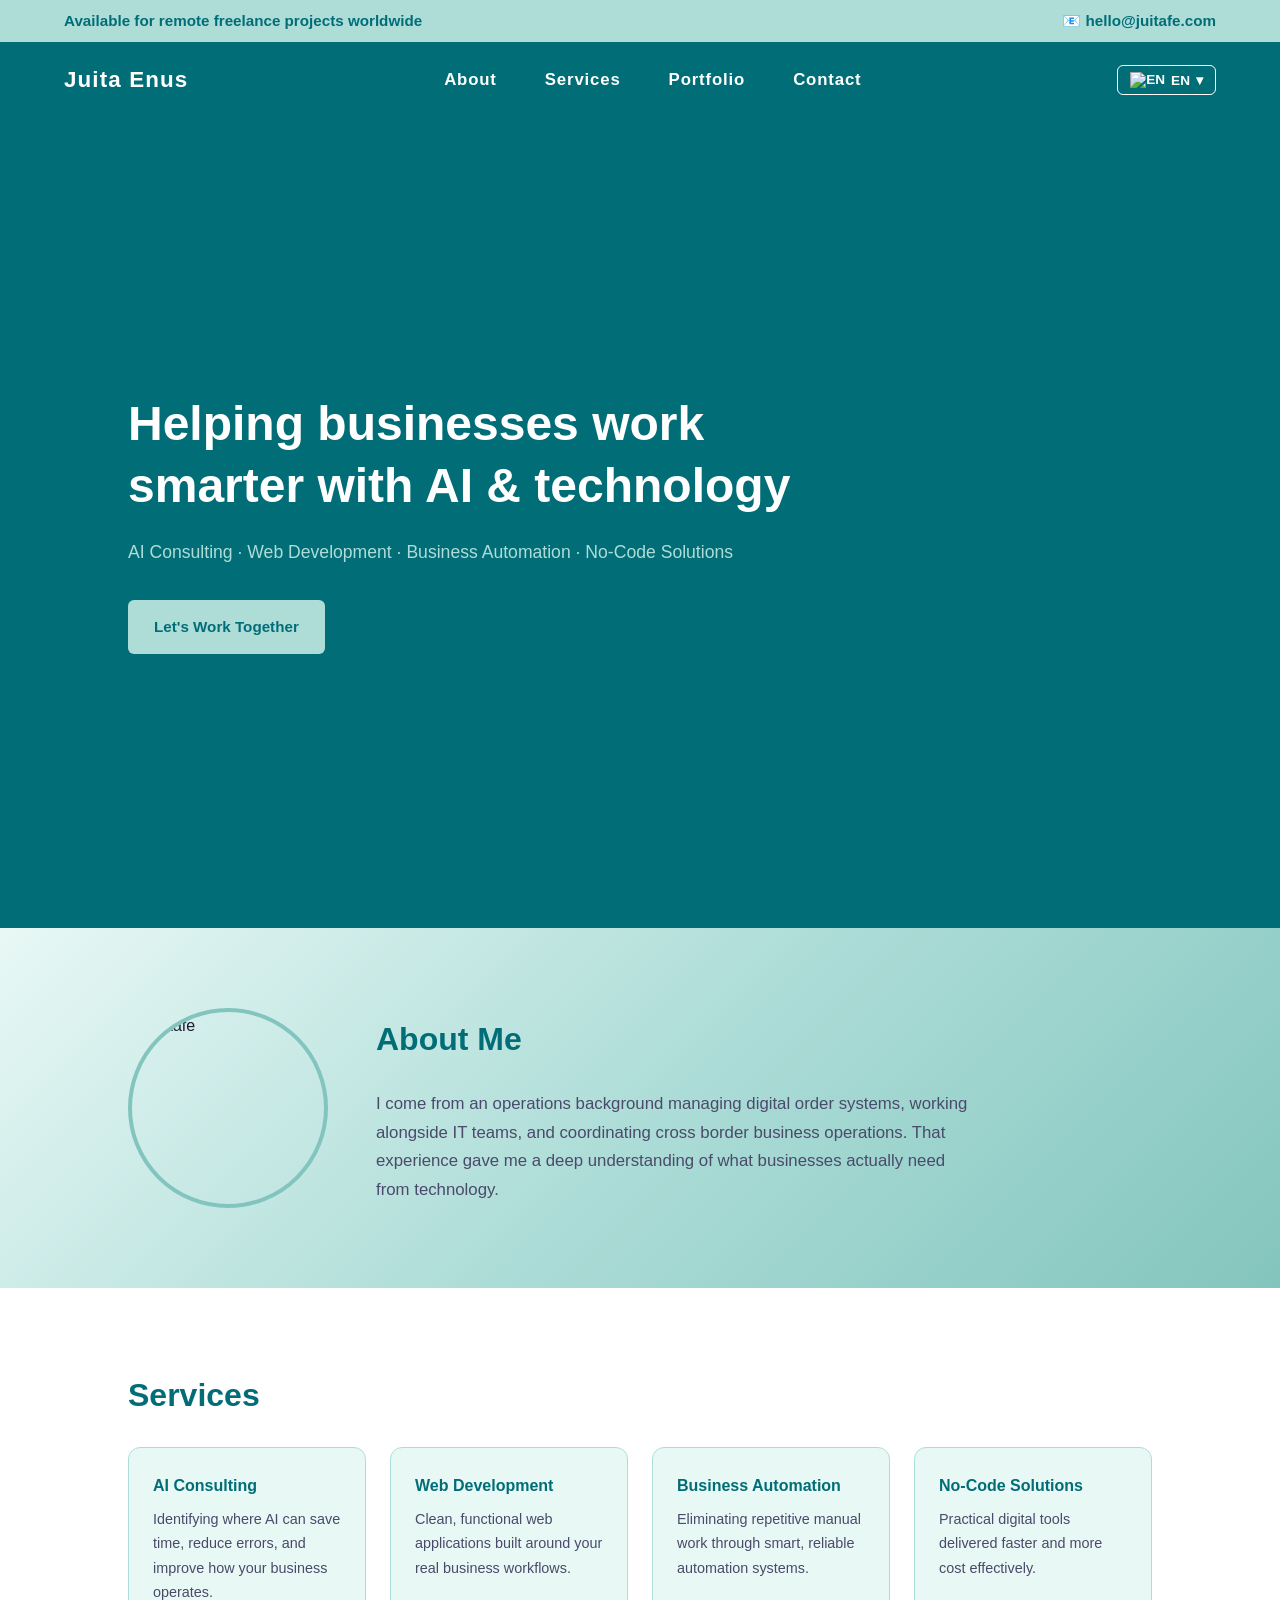
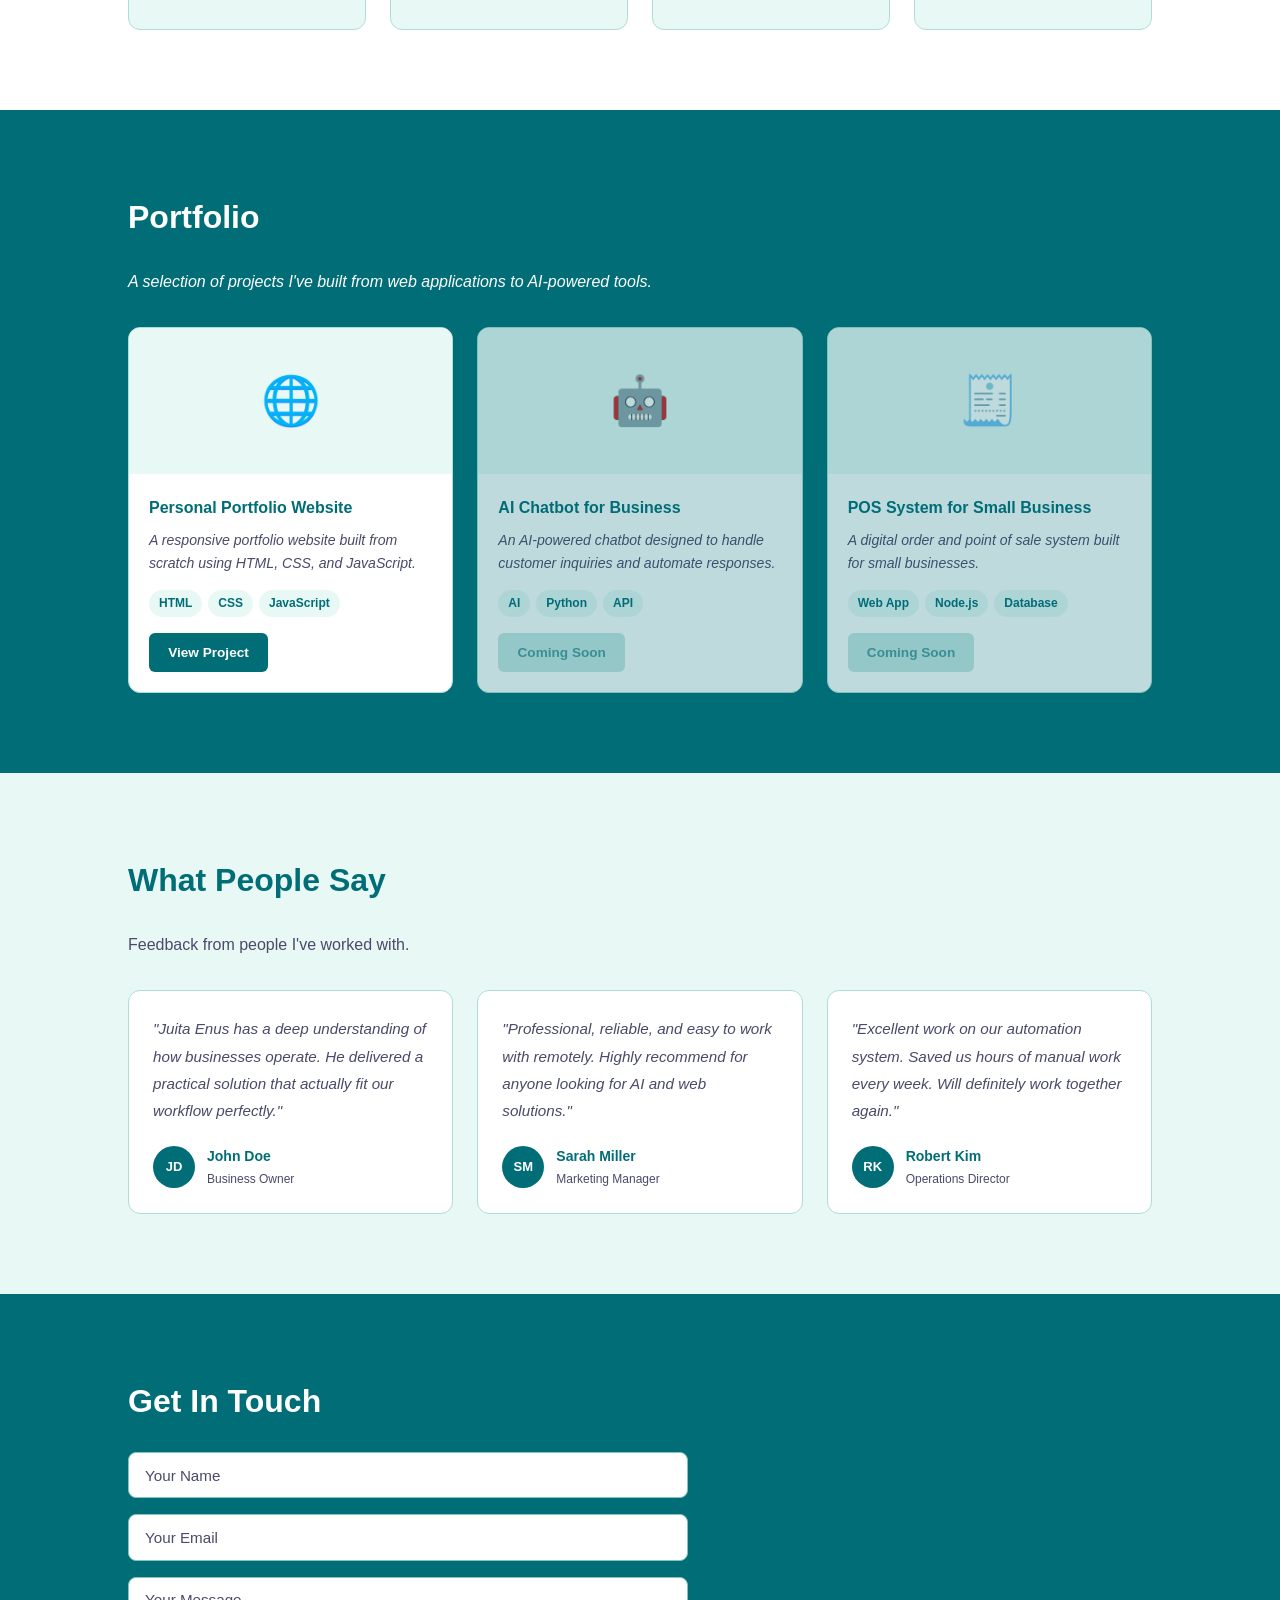
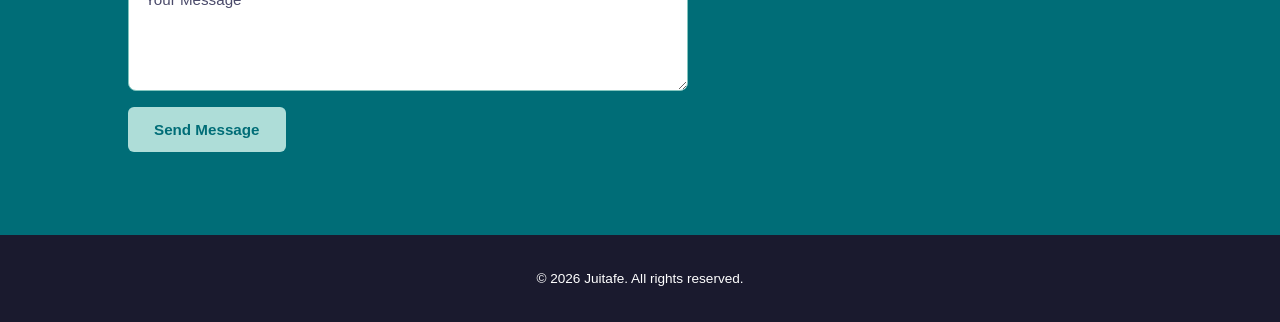
==== index.html @ 94ca40e2 "add multilanguage, fix scroll animations" ====
<!doctype html>
<html lang="en">
  <head>
    <meta charset="UTF-8" />
    <meta name="viewport" content="width=device-width, initial-scale=1.0" />
    <title>Juita Enus | AI Consulting & Web Development</title>
    <link rel="stylesheet" href="style.css" />
  </head>
  <body>
    <!-- TOPBAR -->
    <div class="topbar">
      <span data-lang-key="topbar"
        >Available for remote freelance projects worldwide</span
      >
      <a href="mailto:hello@addodo.com">📧 hello@juitafe.com</a>
    </div>

    <!-- NAVBAR -->
    <nav>
      <div class="logo">Juita Enus</div>
      <ul>
        <li><a href="#about" data-lang-key="nav-about">About</a></li>
        <li><a href="#services" data-lang-key="nav-services">Services</a></li>
        <li>
          <a href="#portfolio" data-lang-key="nav-portfolio">Portfolio</a>
        </li>
        <li><a href="#contact" data-lang-key="nav-contact">Contact</a></li>
      </ul>
      <div class="lang-toggle">
        <button class="lang-selected" onclick="toggleLangMenu()">
          <img
            id="current-flag"
            src="https://flagcdn.com/w20/gb.png"
            alt="EN"
          />
          <span id="current-lang">EN</span>
          <span>▾</span>
        </button>
        <div class="lang-dropdown" id="langDropdown">
          <button
            class="lang-option active"
            onclick="setLang('en', 'https://flagcdn.com/w20/gb.png', 'EN')"
          >
            <img src="https://flagcdn.com/w20/gb.png" alt="EN" /> English
          </button>
          <button
            class="lang-option"
            onclick="setLang('id', 'https://flagcdn.com/w20/id.png', 'ID')"
          >
            <img src="https://flagcdn.com/w20/id.png" alt="ID" /> Indonesia
          </button>
          <button
            class="lang-option"
            onclick="setLang('de', 'https://flagcdn.com/w20/de.png', 'DE')"
          >
            <img src="https://flagcdn.com/w20/de.png" alt="DE" /> Deutsch
          </button>
          <button
            class="lang-option"
            onclick="setLang('es', 'https://flagcdn.com/w20/es.png', 'ES')"
          >
            <img src="https://flagcdn.com/w20/es.png" alt="ES" /> Español
          </button>
        </div>
      </div>
    </nav>

    <!-- HERO -->
    <section id="hero">
      <h1 data-lang-key="hero-title">
        Helping businesses work smarter with AI & technology
      </h1>
      <p data-lang-key="hero-sub">
        AI Consulting · Web Development · Business Automation · No-Code
        Solutions
      </p>
      <a href="#contact" class="btn" data-lang-key="hero-btn"
        >Let's Work Together</a
      >
    </section>

    <!-- ABOUT -->
    <section id="about">
      <div class="about-container">
        <img src="profile.jpg" alt="Juitafe" class="profile-img" />
        <div class="about-text">
          <h2 data-lang-key="about-title">About Me</h2>
          <p data-lang-key="about-text">
            I come from an operations background — managing digital order
            systems, working alongside IT teams, and coordinating cross border
            business operations. That experience gave me a deep understanding of
            what businesses actually need from technology.
          </p>
        </div>
      </div>
    </section>

    <!-- SERVICES -->
    <section id="services">
      <h2 data-lang-key="services-title">Services</h2>
      <div class="services-grid">
        <div class="service-card">
          <h3 data-lang-key="s1-title">AI Consulting</h3>
          <p data-lang-key="s1-text">
            Identifying where AI can save time, reduce errors, and improve how
            your business operates.
          </p>
        </div>
        <div class="service-card">
          <h3 data-lang-key="s2-title">Web Development</h3>
          <p data-lang-key="s2-text">
            Clean, functional web applications built around your real business
            workflows.
          </p>
        </div>
        <div class="service-card">
          <h3 data-lang-key="s3-title">Business Automation</h3>
          <p data-lang-key="s3-text">
            Eliminating repetitive manual work through smart, reliable
            automation systems.
          </p>
        </div>
        <div class="service-card">
          <h3 data-lang-key="s4-title">No-Code Solutions</h3>
          <p data-lang-key="s4-text">
            Practical digital tools delivered faster and more cost effectively.
          </p>
        </div>
      </div>
    </section>

    <!-- PORTFOLIO -->
    <section id="portfolio">
      <h2 data-lang-key="portfolio-title">Portfolio</h2>
      <p class="portfolio-sub" data-lang-key="portfolio-sub">
        A selection of projects I've built from web applications to AI-powered
        tools.
      </p>
      <div class="portfolio-grid">
        <div class="portfolio-card">
          <div class="portfolio-img">🌐</div>
          <div class="portfolio-info">
            <h3 data-lang-key="p1-title">Personal Portfolio Website</h3>
            <p data-lang-key="p1-text">
              A responsive portfolio website built from scratch using HTML, CSS,
              and JavaScript.
            </p>
            <div class="portfolio-tags">
              <span class="tag">HTML</span>
              <span class="tag">CSS</span>
              <span class="tag">JavaScript</span>
            </div>
            <a
              href="https://juitafe.com"
              target="_blank"
              class="btn-small"
              data-lang-key="view-project"
              >View Project</a
            >
          </div>
        </div>
        <div class="portfolio-card coming-soon">
          <div class="portfolio-img">🤖</div>
          <div class="portfolio-info">
            <h3 data-lang-key="p2-title">AI Chatbot for Business</h3>
            <p data-lang-key="p2-text">
              An AI-powered chatbot designed to handle customer inquiries and
              automate responses.
            </p>
            <div class="portfolio-tags">
              <span class="tag">AI</span>
              <span class="tag">Python</span>
              <span class="tag">API</span>
            </div>
            <span class="btn-small disabled" data-lang-key="coming-soon"
              >Coming Soon</span
            >
          </div>
        </div>
        <div class="portfolio-card coming-soon">
          <div class="portfolio-img">🧾</div>
          <div class="portfolio-info">
            <h3 data-lang-key="p3-title">POS System for Small Business</h3>
            <p data-lang-key="p3-text">
              A digital order and point of sale system built for small
              businesses.
            </p>
            <div class="portfolio-tags">
              <span class="tag">Web App</span>
              <span class="tag">Node.js</span>
              <span class="tag">Database</span>
            </div>
            <span class="btn-small disabled" data-lang-key="coming-soon"
              >Coming Soon</span
            >
          </div>
        </div>
      </div>
    </section>

    <!-- TESTIMONIALS -->
    <section id="testimonials">
      <h2 data-lang-key="testimonials-title">What People Say</h2>
      <p class="testimonials-sub" data-lang-key="testimonials-sub">
        Feedback from people I've worked with.
      </p>
      <div class="testimonials-grid">
        <div class="testimonial-card">
          <div class="testimonial-text" data-lang-key="t1-text">
            "Juita Enus has a deep understanding of how businesses operate. She
            delivered a practical solution that actually fit our workflow
            perfectly."
          </div>
          <div class="testimonial-author">
            <div class="author-avatar">JD</div>
            <div class="author-info">
              <div class="author-name">John Doe</div>
              <div class="author-role" data-lang-key="t1-role">
                Business Owner
              </div>
            </div>
          </div>
        </div>
        <div class="testimonial-card">
          <div class="testimonial-text" data-lang-key="t2-text">
            "Professional, reliable, and easy to work with remotely. Highly
            recommend for anyone looking for AI and web solutions."
          </div>
          <div class="testimonial-author">
            <div class="author-avatar">SM</div>
            <div class="author-info">
              <div class="author-name">Sarah Miller</div>
              <div class="author-role" data-lang-key="t2-role">
                Marketing Manager
              </div>
            </div>
          </div>
        </div>
        <div class="testimonial-card">
          <div class="testimonial-text" data-lang-key="t3-text">
            "Excellent work on our automation system. Saved us hours of manual
            work every week. Will definitely work together again."
          </div>
          <div class="testimonial-author">
            <div class="author-avatar">RK</div>
            <div class="author-info">
              <div class="author-name">Robert Kim</div>
              <div class="author-role" data-lang-key="t3-role">
                Operations Director
              </div>
            </div>
          </div>
        </div>
      </div>
    </section>

    <!-- CONTACT -->
    <section id="contact">
      <h2 data-lang-key="contact-title">Get In Touch</h2>
      <form id="contactForm">
        <input
          type="text"
          data-lang-key-placeholder="contact-name"
          placeholder="Your Name"
          required
        />
        <input
          type="email"
          data-lang-key-placeholder="contact-email"
          placeholder="Your Email"
          required
        />
        <textarea
          data-lang-key-placeholder="contact-message"
          placeholder="Your Message"
          rows="5"
          required
        ></textarea>
        <button type="submit" class="btn" data-lang-key="contact-btn">
          Send Message
        </button>
      </form>
    </section>

    <footer>
      <p data-lang-key="footer">© 2026 Juitafe. All rights reserved.</p>
    </footer>

    <script src="app.js"></script>
  </body>
</html>
---- style.css ----
:root {
  --ocean: #006d77;
  --ocean-light: #83c5be;
  --mint: #e8f8f5;
  --mint-mid: #aeddd8;
  --dark: #1a1a2e;
  --mid: #4a4a6a;
  --white: #ffffff;
}

/* TOPBAR */
.topbar {
  display: flex;
  justify-content: space-between;
  align-items: center;
  padding: 0.5rem 5%;
  background: var(--mint-mid);
  font-size: 0.95rem;
  font-weight: 700;
  color: var(--ocean);
}

.topbar a {
  color: var(--ocean);
  text-decoration: none;
  font-weight: 700;
  transition:
    color 0.2s,
    letter-spacing 0.2s;
}

.topbar a:hover {
  color: #ff6b6b;
  letter-spacing: 0.03em;
}

* {
  margin: 0;
  padding: 0;
  box-sizing: border-box;
}

body {
  font-family: "Segoe UI", sans-serif;
  line-height: 1.7;
  background: var(--white);
  color: var(--dark);
}

/* NAVBAR */
nav {
  display: flex;
  justify-content: space-between;
  align-items: center;
  padding: 1.2rem 5%;
  background: var(--ocean);
  position: sticky;
  top: 0;
  z-index: 100;
}

.logo {
  font-size: 1.4rem;
  font-weight: 700;
  color: var(--white);
  letter-spacing: 0.05em;
}

nav ul {
  list-style: none;
  display: flex;
  gap: 3rem;
  margin: 0 auto;
}

nav ul a {
  text-decoration: none;
  color: var(--white);
  font-size: 1.05rem;
  font-weight: 700;
  letter-spacing: 0.05em;
  transition: color 0.2s;
}

nav ul a:hover {
  color: var(--mint-mid);
}

/* SECTIONS */
section {
  padding: 5rem 10%;
}

section h2 {
  font-size: 2rem;
  font-weight: 600;
  margin-bottom: 1.5rem;
  color: var(--ocean);
}

/* HERO */
#hero {
  min-height: 90vh;
  display: flex;
  flex-direction: column;
  justify-content: center;
  background: var(--ocean);
  padding-left: 10%;
}

#hero h1 {
  font-size: 3rem;
  font-weight: 700;
  line-height: 1.3;
  max-width: 700px;
  margin-bottom: 1.25rem;
  color: var(--white);
  animation: fadeInUp 0.8s ease forwards;
}

#hero p {
  font-size: 1.1rem;
  color: var(--mint-mid);
  margin-bottom: 2rem;
  animation: fadeInUp 0.8s ease 0.2s forwards;
  opacity: 0;
}

#hero .btn {
  animation: fadeInUp 0.8s ease 0.4s forwards;
  opacity: 0;
}

.btn {
  display: inline-block;
  padding: 0.75rem 1.5rem;
  background: var(--mint-mid);
  color: var(--ocean);
  text-decoration: none;
  border-radius: 6px;
  font-size: 0.95rem;
  font-weight: 700;
  border: 2px solid transparent;
  cursor: pointer;
  width: fit-content;
  transition:
    background 0.3s,
    color 0.3s,
    border-color 0.3s,
    transform 0.2s;
}

.btn:hover {
  background: transparent;
  color: var(--mint-mid);
  border-color: var(--mint-mid);
  transform: translateY(-2px);
}

#about {
  background: linear-gradient(
    135deg,
    var(--mint) 0%,
    var(--mint-mid) 50%,
    var(--ocean-light) 100%
  );
}

.about-container {
  display: flex;
  align-items: center;
  gap: 3rem;
}

.profile-img {
  width: 200px;
  height: 200px;
  border-radius: 50%;
  object-fit: cover;
  border: 4px solid var(--ocean-light);
  flex-shrink: 0;
}

.about-text h2 {
  color: var(--ocean);
}

.about-text p {
  font-size: 1.05rem;
  font-style: bold;
  color: var(--mid);
  max-width: 600px;
}

@media (max-width: 1000px) {
  .about-container {
    flex-direction: column;
    text-align: center;
  }
}

/* SERVICES */
#services {
  background: var(--white);
}

#services h2 {
  color: var(--ocean);
}

.services-grid {
  display: grid;
  grid-template-columns: repeat(auto-fit, minmax(220px, 1fr));
  gap: 1.5rem;
  margin-top: 1rem;
}

.service-card {
  background: var(--mint);
  border: 1.5px solid var(--mint-mid);
  border-radius: 12px;
  padding: 1.5rem;
  opacity: 0;
  transform: translateY(20px);
  transition:
    opacity 0.6s ease,
    transform 0.6s ease,
    border-color 0.2s;
}

.service-card:hover {
  border-color: var(--ocean);
}

.service-card.visible {
  opacity: 1;
  transform: translateY(0);
}

.service-card h3 {
  font-size: 1rem;
  font-weight: 600;
  margin-bottom: 0.5rem;
  color: var(--ocean);
}

.service-card p {
  font-size: 0.9rem;
  color: var(--mid);
}

/* PORTFOLIO */
#portfolio {
  background: var(--mint);
}

#portfolio h2 {
  color: var(--ocean);
}

#portfolio p {
  color: var(--mid);
  font-style: italic;
}

/* CONTACT */
#contact {
  background: var(--ocean);
}

#contact h2 {
  color: var(--white);
}

#contactForm {
  display: flex;
  flex-direction: column;
  gap: 1rem;
  max-width: 560px;
  margin-top: 1rem;
}

#contactForm input,
#contactForm textarea {
  padding: 0.85rem 1rem;
  border: 1.5px solid var(--ocean-light);
  border-radius: 8px;
  font-size: 0.95rem;
  font-family: inherit;
  background: var(--white);
  color: var(--dark);
  outline: none;
  transition: border-color 0.2s;
}

#contactForm input::placeholder,
#contactForm textarea::placeholder {
  color: var(--mid);
}

#contactForm input:focus,
#contactForm textarea:focus {
  border-color: var(--mint-mid);
}

/* FOOTER */
footer {
  text-align: center;
  padding: 2rem;
  font-size: 0.85rem;
  color: var(--white);
  background: var(--dark);
  border-top: 3px solid var(--ocean);
}

/* ANIMATIONS */
@keyframes fadeInUp {
  from {
    opacity: 0;
    transform: translateY(30px);
  }
  to {
    opacity: 1;
    transform: translateY(0);
  }
}

section h2 {
  opacity: 0;
  transform: translateY(20px);
  transition:
    opacity 0.6s ease,
    transform 0.6s ease;
}

section h2.visible {
  opacity: 1;
  transform: translateY(0);
}

//* TABLET (max 1024px) */
@media (max-width: 1024px) {
  #hero h1 {
    font-size: 2.5rem;
  }
  section {
    padding: 4rem 7%;
  }
  nav ul {
    gap: 2rem;
  }
  nav ul a {
    font-size: 0.95rem;
  }
  .services-grid {
    grid-template-columns: repeat(2, 1fr);
  }
}

/* MOBILE (max 768px) */
@media (max-width: 768px) {
  #hero h1 {
    font-size: 2rem;
  }
  #hero p {
    font-size: 0.95rem;
  }
  section {
    padding: 3rem 5%;
  }

  nav {
    flex-wrap: wrap;
    gap: 0.75rem;
    padding: 1rem 5%;
  }

  nav ul {
    display: none;
  }

  .topbar {
    flex-direction: column;
    gap: 4px;
    text-align: center;
    font-size: 0.75rem;
  }

  .about-container {
    flex-direction: column;
    text-align: center;
  }

  .profile-img {
    width: 150px;
    height: 150px;
  }

  .services-grid {
    grid-template-columns: 1fr;
  }
  .portfolio-grid {
    grid-template-columns: 1fr;
  }
  .testimonials-grid {
    grid-template-columns: 1fr;
  }

  #contactForm {
    width: 100%;
  }

  .lang-toggle {
    margin-left: auto;
  }
}

/* SMALL MOBILE (max 480px) */
@media (max-width: 480px) {
  #hero h1 {
    font-size: 1.6rem;
  }
  .logo {
    font-size: 1.2rem;
  }
  .btn {
    padding: 0.65rem 1.25rem;
    font-size: 0.85rem;
  }
}
/* PORTFOLIO */
#portfolio {
  background: var(--ocean);
}

#portfolio h2 {
  color: var(--white);
}

.portfolio-sub {
  color: var(--white) !important;
  margin-bottom: 2rem;
  font-size: 1rem;
}

.portfolio-grid {
  display: grid;
  grid-template-columns: repeat(auto-fit, minmax(280px, 1fr));
  gap: 1.5rem;
  margin-top: 1rem;
}

.portfolio-card {
  background: var(--white);
  border-radius: 12px;
  overflow: hidden;
  border: 1.5px solid var(--mint-mid);
  transition:
    transform 0.3s,
    box-shadow 0.3s;
}

.portfolio-card:hover {
  transform: translateY(-5px);
  box-shadow: 0 10px 30px rgba(0, 0, 0, 0.15);
}

.portfolio-card.coming-soon {
  opacity: 0.75;
}

.portfolio-img {
  background: var(--mint);
  padding: 2rem;
  text-align: center;
  font-size: 3rem;
}

.portfolio-info {
  padding: 1.25rem;
}

.portfolio-info h3 {
  font-size: 1rem;
  font-weight: 600;
  color: var(--ocean);
  margin-bottom: 0.5rem;
}

.portfolio-info p {
  font-size: 0.88rem;
  color: var(--mid);
  line-height: 1.6;
  margin-bottom: 1rem;
}

.portfolio-tags {
  display: flex;
  flex-wrap: wrap;
  gap: 6px;
  margin-bottom: 1rem;
}

.tag {
  font-size: 0.75rem;
  padding: 3px 10px;
  background: var(--mint);
  color: var(--ocean);
  border-radius: 20px;
  font-weight: 600;
}

.btn-small {
  display: inline-block;
  padding: 0.5rem 1.2rem;
  background: var(--ocean);
  color: var(--white);
  text-decoration: none;
  border-radius: 6px;
  font-size: 0.85rem;
  font-weight: 600;
  transition:
    opacity 0.2s,
    transform 0.2s;
}

.btn-small:hover {
  opacity: 0.85;
  transform: translateY(-2px);
}

.btn-small.disabled {
  background: var(--mint-mid);
  color: var(--ocean);
  cursor: not-allowed;
  opacity: 0.7;
}

/* TESTIMONIALS */
#testimonials {
  background: var(--mint);
}

#testimonials h2 {
  color: var(--ocean);
}

.testimonials-sub {
  color: var(--mid);
  margin-bottom: 2rem;
  font-size: 1rem;
}

.testimonials-grid {
  display: grid;
  grid-template-columns: repeat(auto-fit, minmax(280px, 1fr));
  gap: 1.5rem;
  margin-top: 1rem;
}

.testimonial-card {
  background: var(--white);
  border: 1.5px solid var(--mint-mid);
  border-radius: 12px;
  padding: 1.5rem;
  transition:
    transform 0.3s,
    box-shadow 0.3s;
}

.testimonial-card:hover {
  transform: translateY(-5px);
  box-shadow: 0 10px 30px rgba(0, 0, 0, 0.08);
}

.testimonial-text {
  font-size: 0.95rem;
  color: var(--mid);
  line-height: 1.8;
  font-style: italic;
  margin-bottom: 1.25rem;
}

.testimonial-author {
  display: flex;
  align-items: center;
  gap: 12px;
}

.author-avatar {
  width: 42px;
  height: 42px;
  border-radius: 50%;
  background: var(--ocean);
  color: var(--white);
  display: flex;
  align-items: center;
  justify-content: center;
  font-size: 13px;
  font-weight: 700;
  flex-shrink: 0;
}

.author-name {
  font-size: 14px;
  font-weight: 600;
  color: var(--ocean);
}

.author-role {
  font-size: 12px;
  color: var(--mid);
}

/* LANGUAGE TOGGLE */
.lang-toggle {
  position: relative;
}

.lang-selected {
  display: flex;
  align-items: center;
  gap: 6px;
  background: transparent;
  border: 0.5px solid var(--white);
  border-radius: 6px;
  color: var(--white);
  font-size: 0.85rem;
  font-weight: 600;
  padding: 6px 12px;
  cursor: pointer;
  transition: background 0.2s;
}

.lang-selected:hover {
  background: rgba(255, 255, 255, 0.15);
}

.lang-dropdown {
  display: none;
  position: absolute;
  top: 110%;
  right: 0;
  background: var(--white);
  border-radius: 8px;
  overflow: hidden;
  box-shadow: 0 8px 24px rgba(0, 0, 0, 0.12);
  min-width: 150px;
  z-index: 999;
}

.lang-dropdown.open {
  display: block;
}

.lang-option {
  display: flex;
  align-items: center;
  gap: 10px;
  padding: 10px 16px;
  cursor: pointer;
  font-size: 0.9rem;
  color: var(--ocean);
  font-weight: 500;
  transition: background 0.2s;
  border: none;
  background: transparent;
  width: 100%;
  text-align: left;
}

.lang-option:hover {
  background: var(--mint);
}

.lang-option.active {
  background: var(--mint);
  font-weight: 700;
}

.lang-flag {
  font-size: 1.2rem;
}
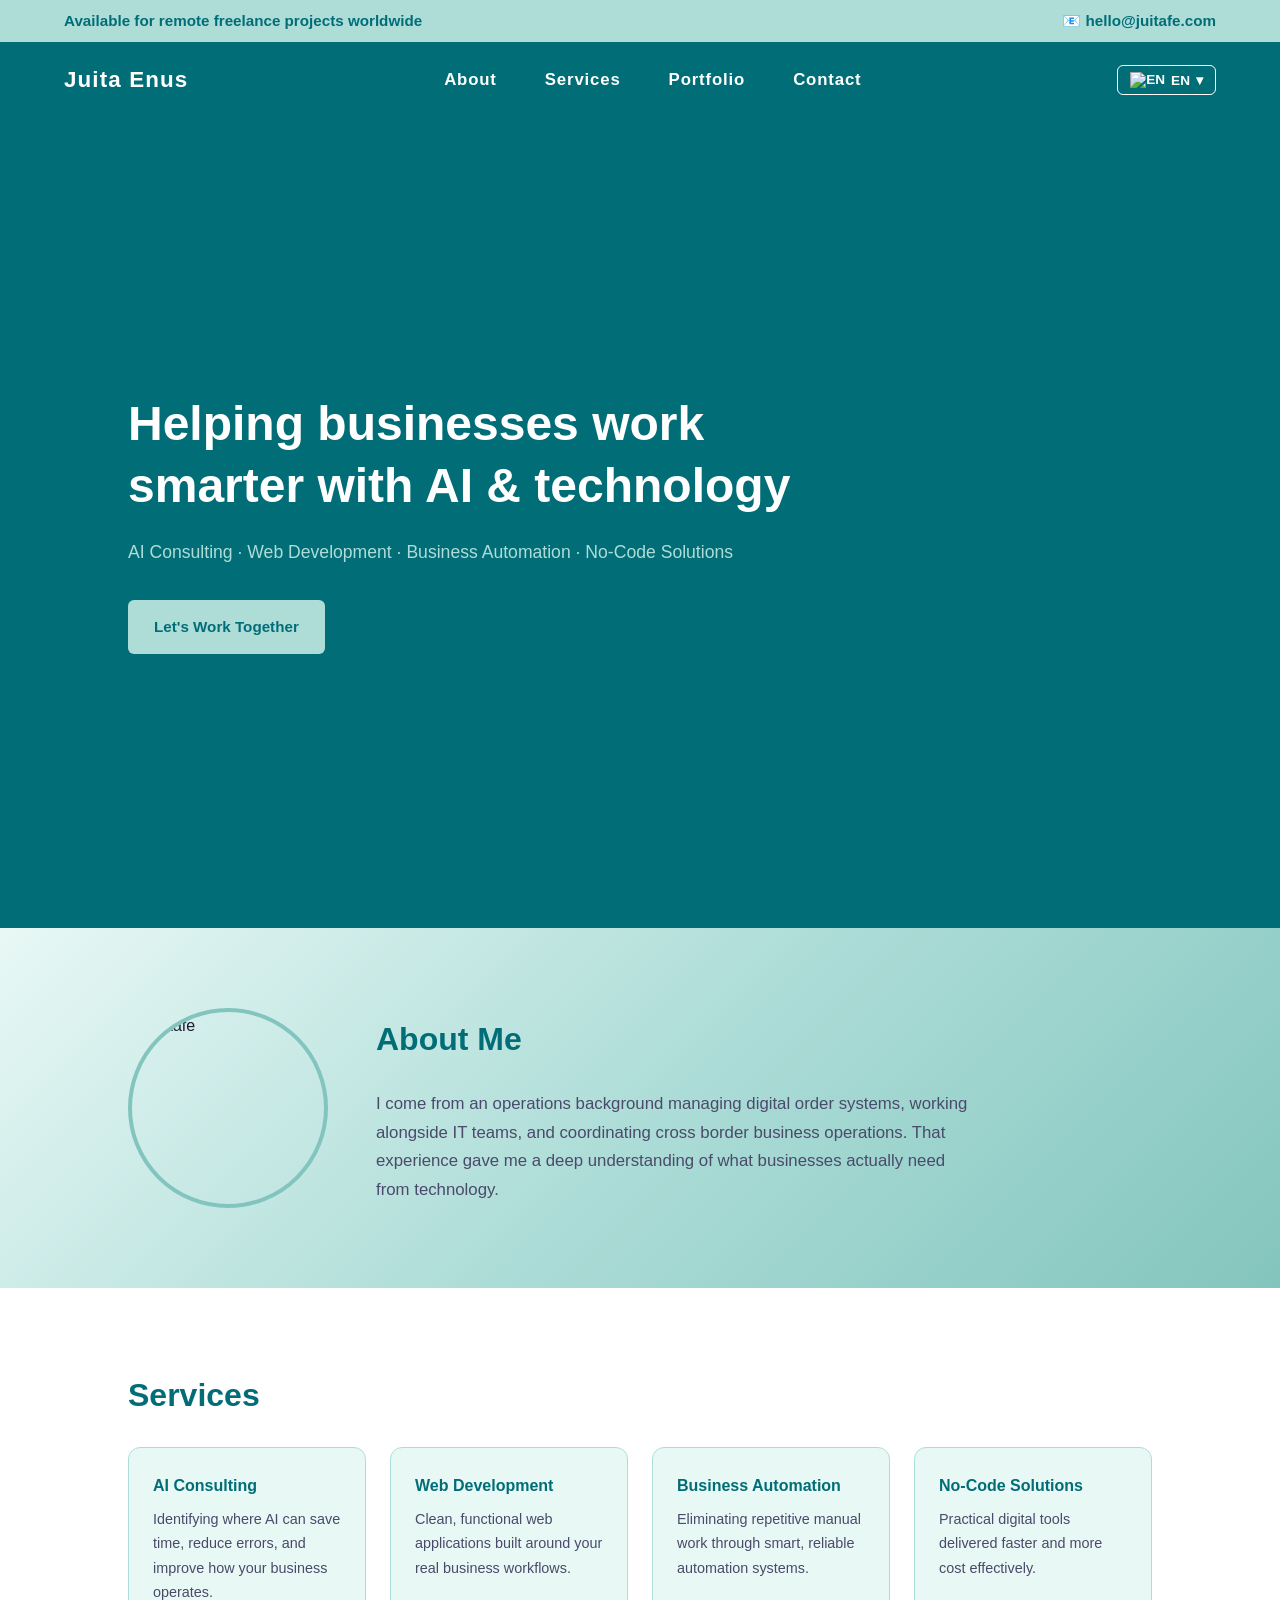
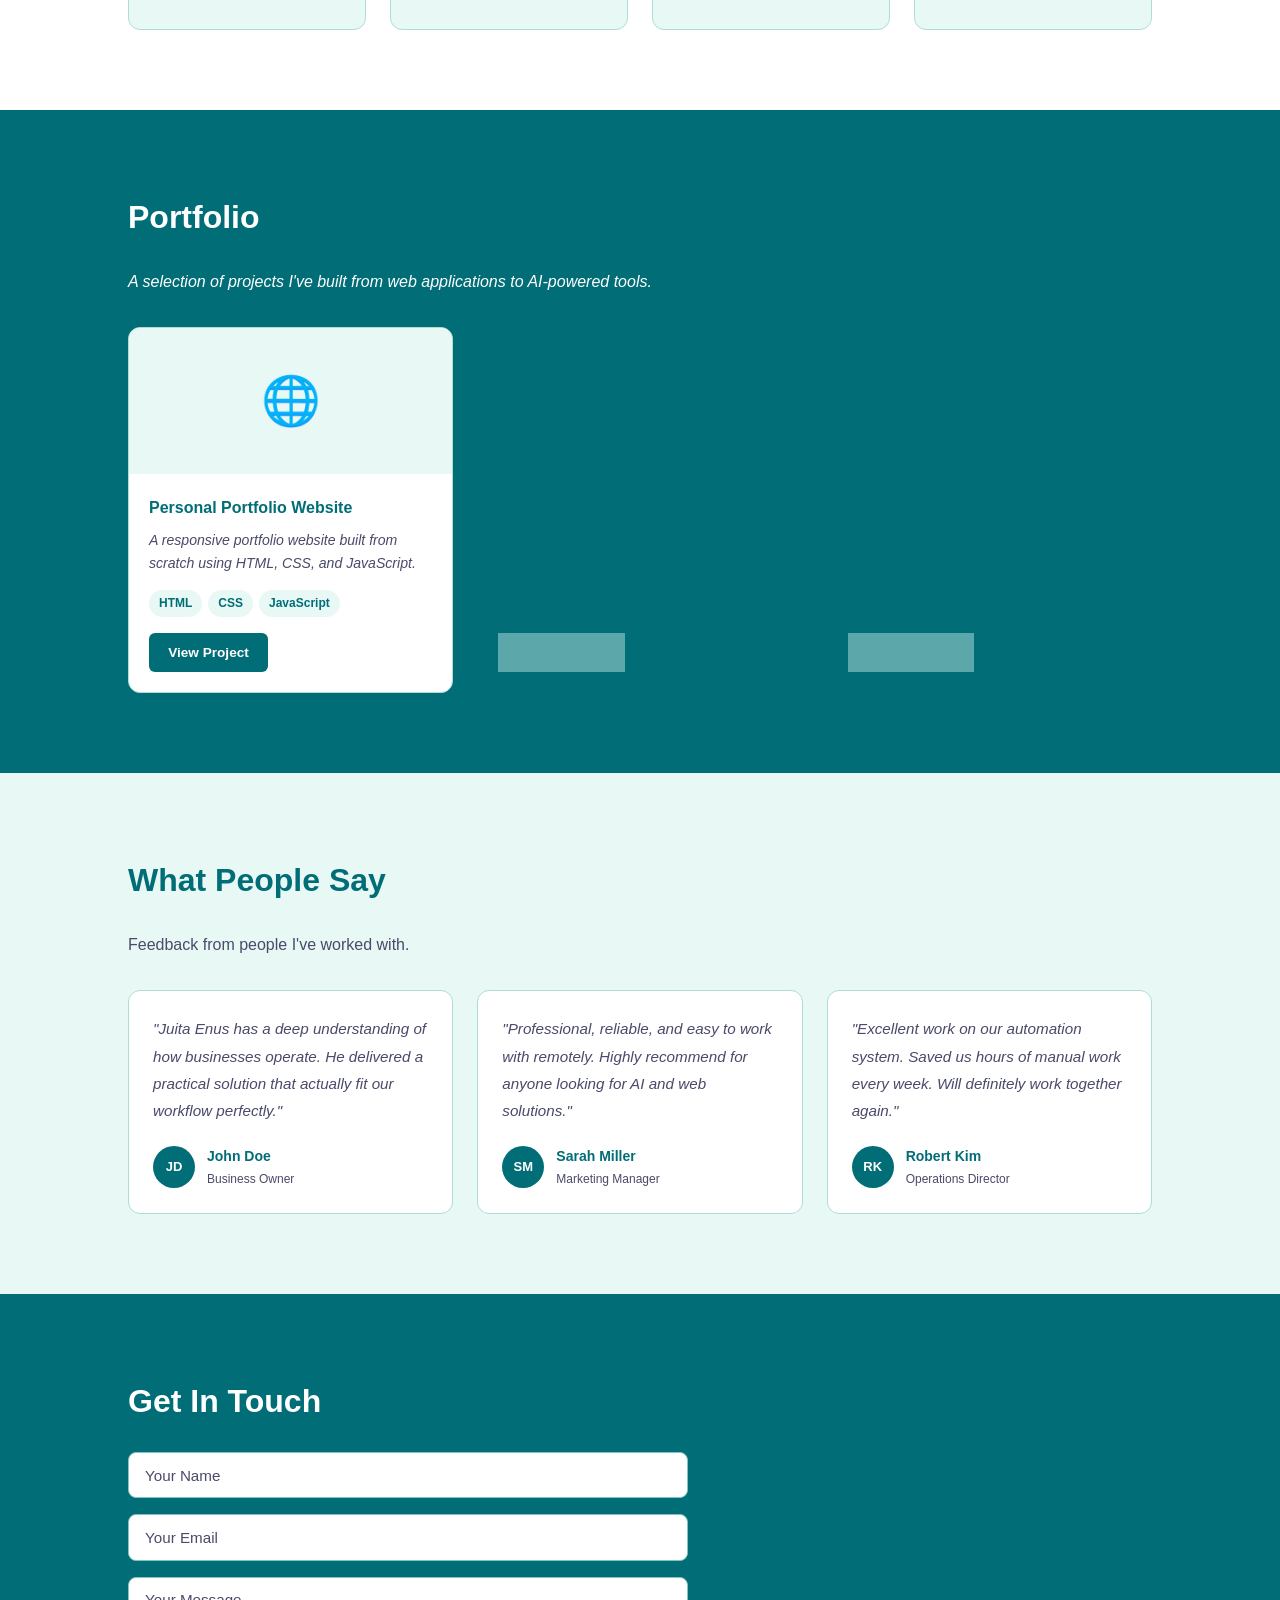
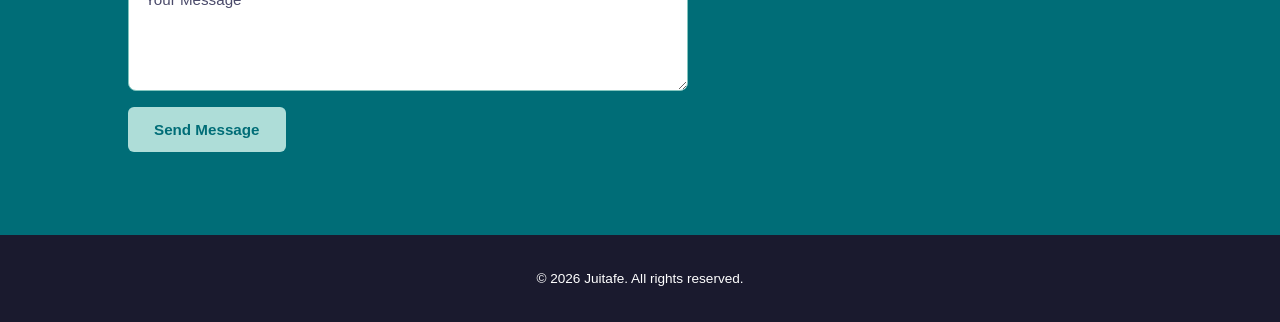
==== commit 68f64cec: "add hamburger menu" ====
--- a/index.html
+++ b/index.html
@@ -18,13 +18,31 @@
     <!-- NAVBAR -->
     <nav>
       <div class="logo">Juita Enus</div>
-      <ul>
-        <li><a href="#about" data-lang-key="nav-about">About</a></li>
-        <li><a href="#services" data-lang-key="nav-services">Services</a></li>
+      <button class="hamburger" onclick="toggleMenu()">☰</button>
+      <ul id="navMenu">
         <li>
-          <a href="#portfolio" data-lang-key="nav-portfolio">Portfolio</a>
+          <a href="#about" data-lang-key="nav-about" onclick="closeMenu()"
+            >About</a
+          >
         </li>
-        <li><a href="#contact" data-lang-key="nav-contact">Contact</a></li>
+        <li>
+          <a href="#services" data-lang-key="nav-services" onclick="closeMenu()"
+            >Services</a
+          >
+        </li>
+        <li>
+          <a
+            href="#portfolio"
+            data-lang-key="nav-portfolio"
+            onclick="closeMenu()"
+            >Portfolio</a
+          >
+        </li>
+        <li>
+          <a href="#contact" data-lang-key="nav-contact" onclick="closeMenu()"
+            >Contact</a
+          >
+        </li>
       </ul>
       <div class="lang-toggle">
         <button class="lang-selected" onclick="toggleLangMenu()">
--- a/style.css
+++ b/style.css
@@ -681,3 +681,38 @@
 .lang-flag {
   font-size: 1.2rem;
 }
+
+/* HAMBURGER */
+.hamburger {
+  display: none;
+  background: transparent;
+  border: none;
+  color: var(--white);
+  font-size: 1.8rem;
+  cursor: pointer;
+  padding: 4px 8px;
+}
+
+@media (max-width: 768px) {
+  .hamburger {
+    display: block;
+  }
+
+  #navMenu {
+    display: none;
+    position: absolute;
+    top: 100%;
+    left: 0;
+    right: 0;
+    background: var(--ocean);
+    flex-direction: column;
+    padding: 1rem 5%;
+    gap: 1rem;
+    z-index: 999;
+    border-top: 0.5px solid var(--ocean-light);
+  }
+
+  #navMenu.open {
+    display: flex;
+  }
+}
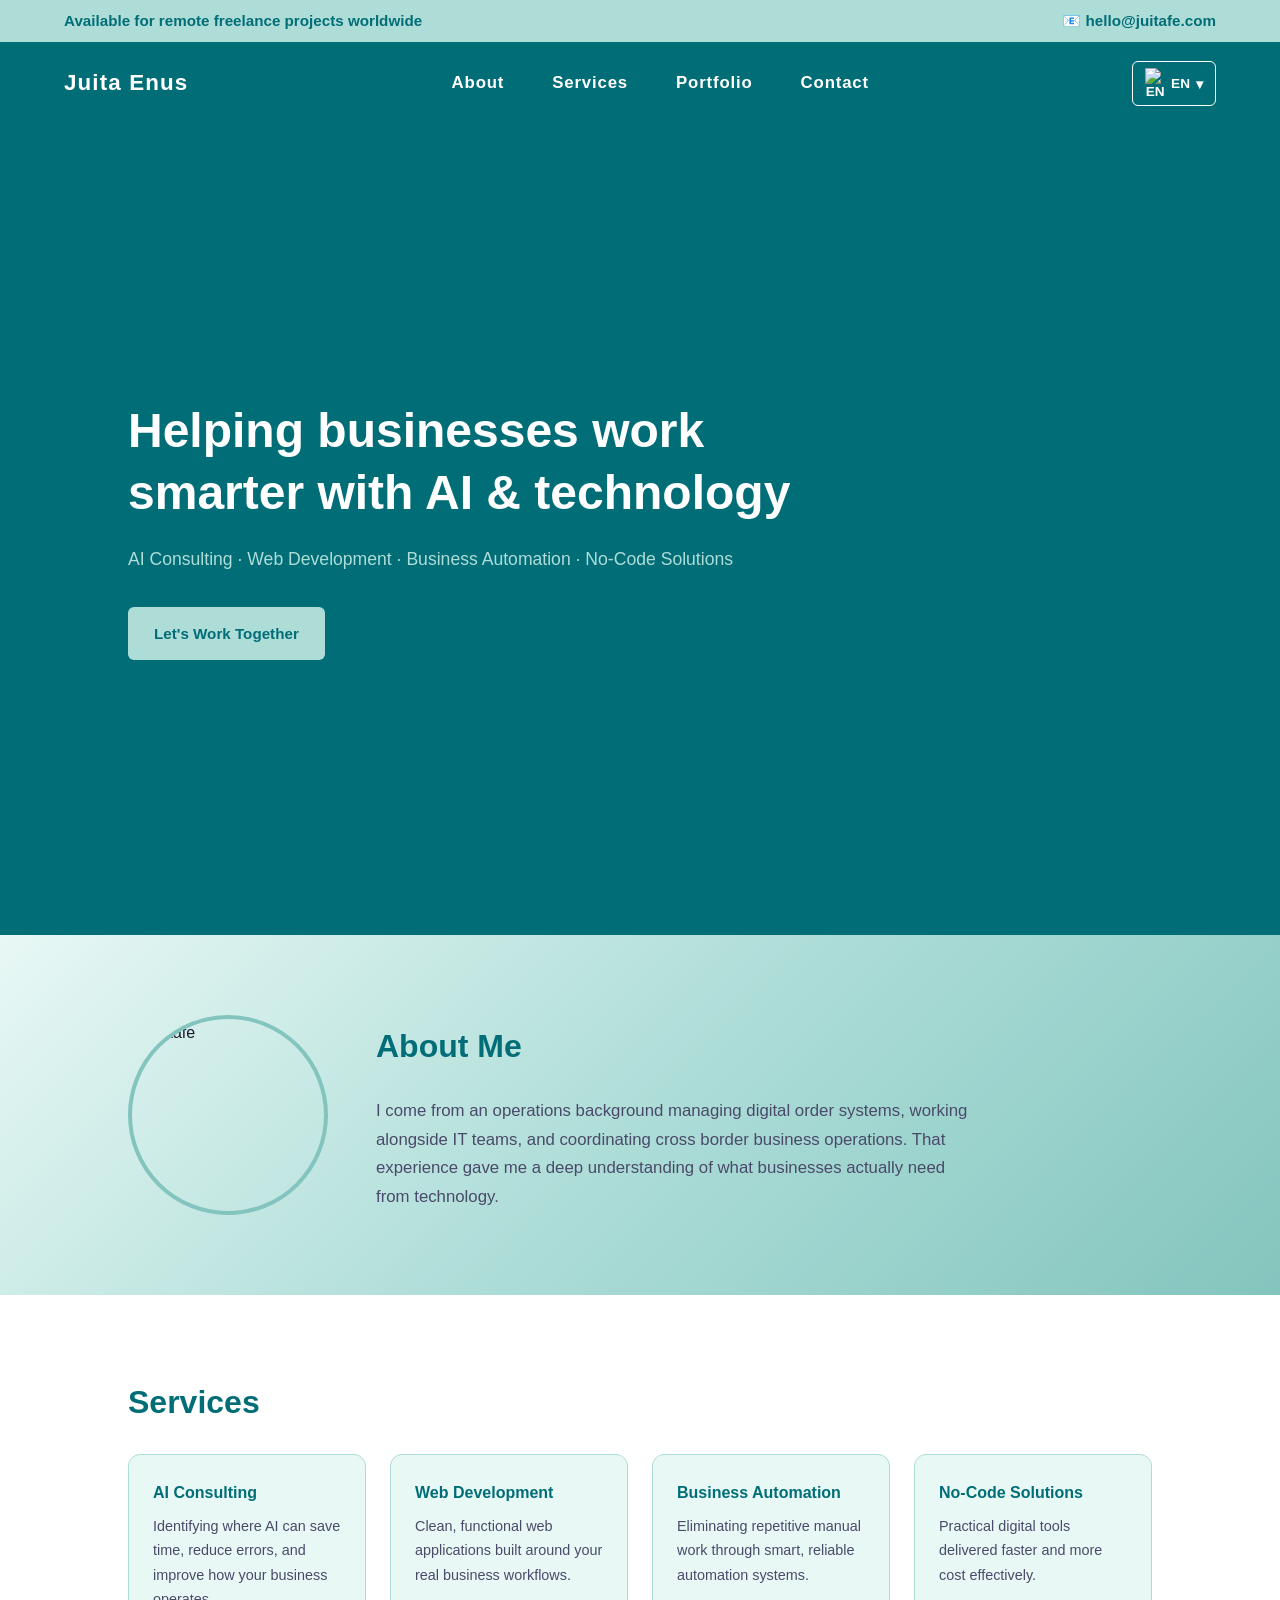
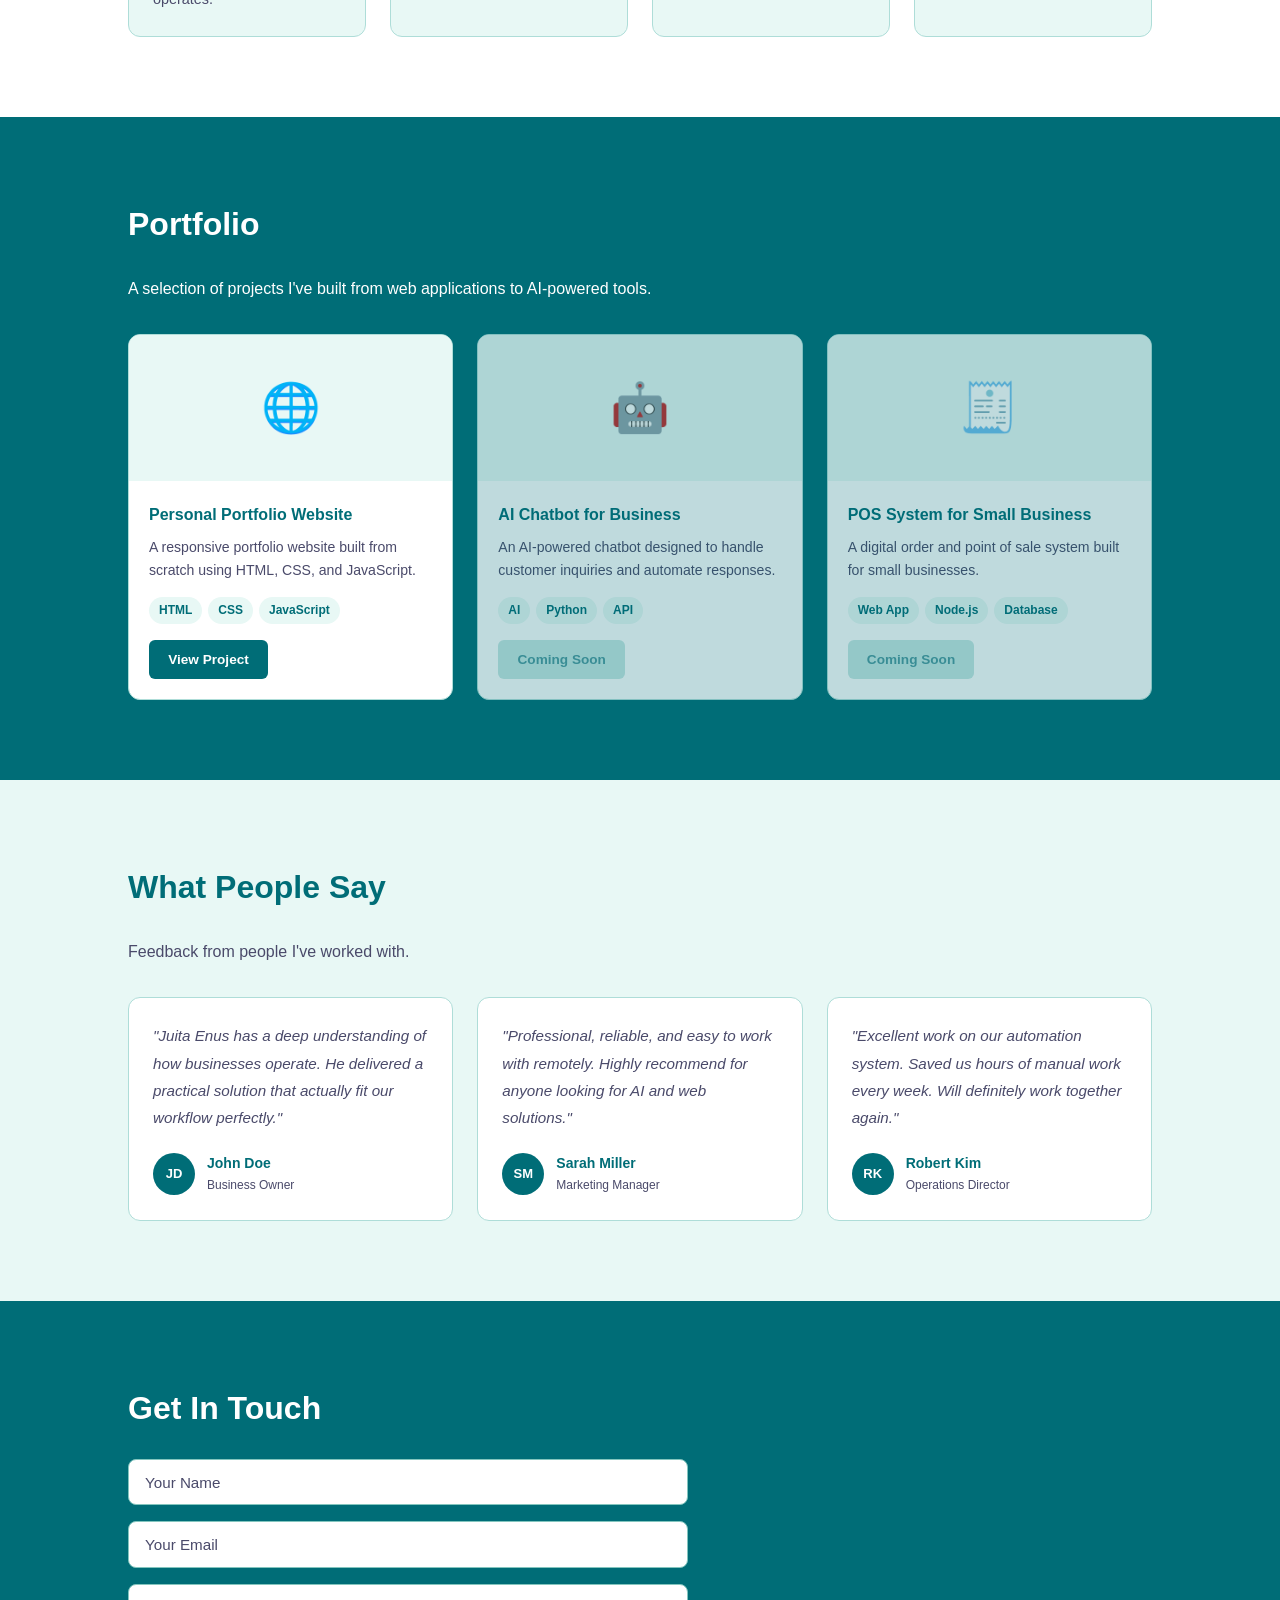
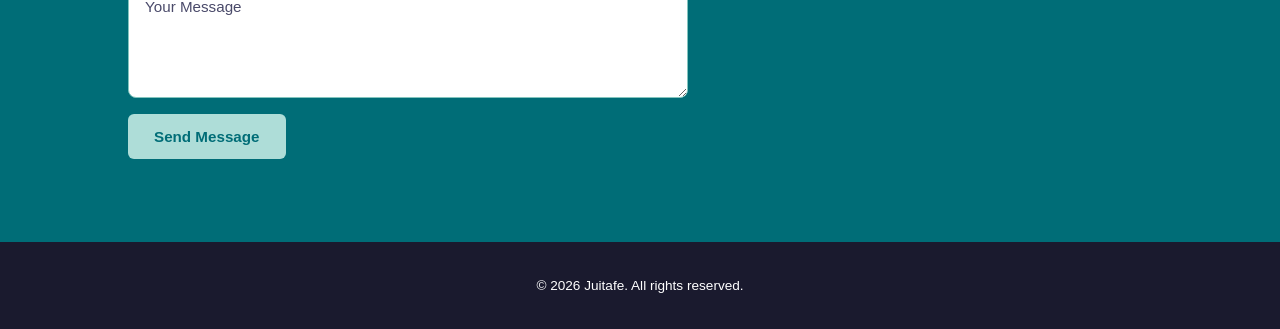
==== commit 41505f84: "fix hamburger menu and language toggle mobile" ====
--- a/index.html
+++ b/index.html
@@ -12,13 +12,13 @@
       <span data-lang-key="topbar"
         >Available for remote freelance projects worldwide</span
       >
-      <a href="mailto:hello@addodo.com">📧 hello@juitafe.com</a>
+      <a href="mailto:hello@juitafe.com">📧 hello@juitafe.com</a>
     </div>
 
     <!-- NAVBAR -->
     <nav>
       <div class="logo">Juita Enus</div>
-      <button class="hamburger" onclick="toggleMenu()">☰</button>
+      <button class="hamburger" onclick="toggleMenu(event)">☰</button>
       <ul id="navMenu">
         <li>
           <a href="#about" data-lang-key="nav-about" onclick="closeMenu()"
@@ -45,7 +45,7 @@
         </li>
       </ul>
       <div class="lang-toggle">
-        <button class="lang-selected" onclick="toggleLangMenu()">
+        <button class="lang-selected" onclick="toggleLangMenu(event)">
           <img
             id="current-flag"
             src="https://flagcdn.com/w20/gb.png"
@@ -57,25 +57,37 @@
         <div class="lang-dropdown" id="langDropdown">
           <button
             class="lang-option active"
-            onclick="setLang('en', 'https://flagcdn.com/w20/gb.png', 'EN')"
+            onclick="
+              setLang('en', 'https://flagcdn.com/w20/gb.png', 'EN');
+              return false;
+            "
           >
             <img src="https://flagcdn.com/w20/gb.png" alt="EN" /> English
           </button>
           <button
             class="lang-option"
-            onclick="setLang('id', 'https://flagcdn.com/w20/id.png', 'ID')"
+            onclick="
+              setLang('id', 'https://flagcdn.com/w20/id.png', 'ID');
+              return false;
+            "
           >
             <img src="https://flagcdn.com/w20/id.png" alt="ID" /> Indonesia
           </button>
           <button
             class="lang-option"
-            onclick="setLang('de', 'https://flagcdn.com/w20/de.png', 'DE')"
+            onclick="
+              setLang('de', 'https://flagcdn.com/w20/de.png', 'DE');
+              return false;
+            "
           >
             <img src="https://flagcdn.com/w20/de.png" alt="DE" /> Deutsch
           </button>
           <button
             class="lang-option"
-            onclick="setLang('es', 'https://flagcdn.com/w20/es.png', 'ES')"
+            onclick="
+              setLang('es', 'https://flagcdn.com/w20/es.png', 'ES');
+              return false;
+            "
           >
             <img src="https://flagcdn.com/w20/es.png" alt="ES" /> Español
           </button>
--- a/style.css
+++ b/style.css
@@ -8,6 +8,19 @@
   --white: #ffffff;
 }
 
+* {
+  margin: 0;
+  padding: 0;
+  box-sizing: border-box;
+}
+
+body {
+  font-family: "Segoe UI", sans-serif;
+  line-height: 1.7;
+  background: var(--white);
+  color: var(--dark);
+}
+
 /* TOPBAR */
 .topbar {
   display: flex;
@@ -32,19 +45,6 @@
 .topbar a:hover {
   color: #ff6b6b;
   letter-spacing: 0.03em;
-}
-
-* {
-  margin: 0;
-  padding: 0;
-  box-sizing: border-box;
-}
-
-body {
-  font-family: "Segoe UI", sans-serif;
-  line-height: 1.7;
-  background: var(--white);
-  color: var(--dark);
 }
 
 /* NAVBAR */
@@ -86,6 +86,95 @@
   color: var(--mint-mid);
 }
 
+/* HAMBURGER */
+.hamburger {
+  display: none;
+  background: transparent;
+  border: none;
+  color: var(--white);
+  font-size: 1.8rem;
+  cursor: pointer;
+  padding: 4px 8px;
+  z-index: 1000;
+}
+
+/* LANGUAGE TOGGLE */
+.lang-toggle {
+  position: relative;
+  z-index: 1000;
+}
+
+.lang-selected {
+  display: flex;
+  align-items: center;
+  gap: 6px;
+  background: transparent;
+  border: 0.5px solid var(--white);
+  border-radius: 6px;
+  color: var(--white);
+  font-size: 0.85rem;
+  font-weight: 600;
+  padding: 6px 12px;
+  cursor: pointer;
+  transition: background 0.2s;
+}
+
+.lang-selected:hover {
+  background: rgba(255, 255, 255, 0.15);
+}
+
+.lang-selected img {
+  width: 20px;
+  height: auto;
+}
+
+.lang-dropdown {
+  display: none;
+  position: absolute;
+  top: 110%;
+  right: 0;
+  background: var(--white);
+  border-radius: 8px;
+  overflow: hidden;
+  box-shadow: 0 8px 24px rgba(0, 0, 0, 0.12);
+  min-width: 150px;
+  z-index: 9999;
+}
+
+.lang-dropdown.open {
+  display: block;
+}
+
+.lang-option {
+  display: flex;
+  align-items: center;
+  gap: 10px;
+  padding: 10px 16px;
+  cursor: pointer;
+  font-size: 0.9rem;
+  color: var(--ocean);
+  font-weight: 500;
+  transition: background 0.2s;
+  border: none;
+  background: transparent;
+  width: 100%;
+  text-align: left;
+}
+
+.lang-option img {
+  width: 20px;
+  height: auto;
+}
+
+.lang-option:hover {
+  background: var(--mint);
+}
+
+.lang-option.active {
+  background: var(--mint);
+  font-weight: 700;
+}
+
 /* SECTIONS */
 section {
   padding: 5rem 10%;
@@ -96,6 +185,16 @@
   font-weight: 600;
   margin-bottom: 1.5rem;
   color: var(--ocean);
+  opacity: 0;
+  transform: translateY(20px);
+  transition:
+    opacity 0.6s ease,
+    transform 0.6s ease;
+}
+
+section h2.visible {
+  opacity: 1;
+  transform: translateY(0);
 }
 
 /* HERO */
@@ -157,6 +256,7 @@
   transform: translateY(-2px);
 }
 
+/* ABOUT */
 #about {
   background: linear-gradient(
     135deg,
@@ -187,16 +287,8 @@
 
 .about-text p {
   font-size: 1.05rem;
-  font-style: bold;
   color: var(--mid);
   max-width: 600px;
-}
-
-@media (max-width: 1000px) {
-  .about-container {
-    flex-direction: column;
-    text-align: center;
-  }
 }
 
 /* SERVICES */
@@ -251,16 +343,186 @@
 
 /* PORTFOLIO */
 #portfolio {
+  background: var(--ocean);
+}
+
+#portfolio h2 {
+  color: var(--white);
+}
+
+.portfolio-sub {
+  color: var(--white) !important;
+  margin-bottom: 2rem;
+  font-size: 1rem;
+}
+
+.portfolio-grid {
+  display: grid;
+  grid-template-columns: repeat(auto-fit, minmax(280px, 1fr));
+  gap: 1.5rem;
+  margin-top: 1rem;
+}
+
+.portfolio-card {
+  background: var(--white);
+  border-radius: 12px;
+  overflow: hidden;
+  border: 1.5px solid var(--mint-mid);
+  transition:
+    transform 0.3s,
+    box-shadow 0.3s;
+}
+
+.portfolio-card:hover {
+  transform: translateY(-5px);
+  box-shadow: 0 10px 30px rgba(0, 0, 0, 0.15);
+}
+
+.portfolio-card.coming-soon {
+  opacity: 0.75;
+}
+
+.portfolio-img {
   background: var(--mint);
-}
-
-#portfolio h2 {
-  color: var(--ocean);
-}
-
-#portfolio p {
+  padding: 2rem;
+  text-align: center;
+  font-size: 3rem;
+}
+
+.portfolio-info {
+  padding: 1.25rem;
+}
+
+.portfolio-info h3 {
+  font-size: 1rem;
+  font-weight: 600;
+  color: var(--ocean);
+  margin-bottom: 0.5rem;
+}
+
+.portfolio-info p {
+  font-size: 0.88rem;
   color: var(--mid);
+  line-height: 1.6;
+  margin-bottom: 1rem;
+}
+
+.portfolio-tags {
+  display: flex;
+  flex-wrap: wrap;
+  gap: 6px;
+  margin-bottom: 1rem;
+}
+
+.tag {
+  font-size: 0.75rem;
+  padding: 3px 10px;
+  background: var(--mint);
+  color: var(--ocean);
+  border-radius: 20px;
+  font-weight: 600;
+}
+
+.btn-small {
+  display: inline-block;
+  padding: 0.5rem 1.2rem;
+  background: var(--ocean);
+  color: var(--white);
+  text-decoration: none;
+  border-radius: 6px;
+  font-size: 0.85rem;
+  font-weight: 600;
+  transition:
+    opacity 0.2s,
+    transform 0.2s;
+}
+
+.btn-small:hover {
+  opacity: 0.85;
+  transform: translateY(-2px);
+}
+
+.btn-small.disabled {
+  background: var(--mint-mid);
+  color: var(--ocean);
+  cursor: not-allowed;
+  opacity: 0.7;
+}
+
+/* TESTIMONIALS */
+#testimonials {
+  background: var(--mint);
+}
+
+#testimonials h2 {
+  color: var(--ocean);
+}
+
+.testimonials-sub {
+  color: var(--mid);
+  margin-bottom: 2rem;
+  font-size: 1rem;
+}
+
+.testimonials-grid {
+  display: grid;
+  grid-template-columns: repeat(auto-fit, minmax(280px, 1fr));
+  gap: 1.5rem;
+  margin-top: 1rem;
+}
+
+.testimonial-card {
+  background: var(--white);
+  border: 1.5px solid var(--mint-mid);
+  border-radius: 12px;
+  padding: 1.5rem;
+  transition:
+    transform 0.3s,
+    box-shadow 0.3s;
+}
+
+.testimonial-card:hover {
+  transform: translateY(-5px);
+  box-shadow: 0 10px 30px rgba(0, 0, 0, 0.08);
+}
+
+.testimonial-text {
+  font-size: 0.95rem;
+  color: var(--mid);
+  line-height: 1.8;
   font-style: italic;
+  margin-bottom: 1.25rem;
+}
+
+.testimonial-author {
+  display: flex;
+  align-items: center;
+  gap: 12px;
+}
+
+.author-avatar {
+  width: 42px;
+  height: 42px;
+  border-radius: 50%;
+  background: var(--ocean);
+  color: var(--white);
+  display: flex;
+  align-items: center;
+  justify-content: center;
+  font-size: 13px;
+  font-weight: 700;
+  flex-shrink: 0;
+}
+
+.author-name {
+  font-size: 14px;
+  font-weight: 600;
+  color: var(--ocean);
+}
+
+.author-role {
+  font-size: 12px;
+  color: var(--mid);
 }
 
 /* CONTACT */
@@ -325,20 +587,7 @@
   }
 }
 
-section h2 {
-  opacity: 0;
-  transform: translateY(20px);
-  transition:
-    opacity 0.6s ease,
-    transform 0.6s ease;
-}
-
-section h2.visible {
-  opacity: 1;
-  transform: translateY(0);
-}
-
-//* TABLET (max 1024px) */
+/* RESPONSIVE */
 @media (max-width: 1024px) {
   #hero h1 {
     font-size: 2.5rem;
@@ -357,7 +606,6 @@
   }
 }
 
-/* MOBILE (max 768px) */
 @media (max-width: 768px) {
   #hero h1 {
     font-size: 2rem;
@@ -367,16 +615,6 @@
   }
   section {
     padding: 3rem 5%;
-  }
-
-  nav {
-    flex-wrap: wrap;
-    gap: 0.75rem;
-    padding: 1rem 5%;
-  }
-
-  nav ul {
-    display: none;
   }
 
   .topbar {
@@ -386,316 +624,30 @@
     font-size: 0.75rem;
   }
 
-  .about-container {
-    flex-direction: column;
-    text-align: center;
-  }
-
-  .profile-img {
-    width: 150px;
-    height: 150px;
-  }
-
-  .services-grid {
-    grid-template-columns: 1fr;
-  }
-  .portfolio-grid {
-    grid-template-columns: 1fr;
-  }
-  .testimonials-grid {
-    grid-template-columns: 1fr;
-  }
-
-  #contactForm {
-    width: 100%;
-  }
-
-  .lang-toggle {
-    margin-left: auto;
-  }
-}
-
-/* SMALL MOBILE (max 480px) */
-@media (max-width: 480px) {
-  #hero h1 {
-    font-size: 1.6rem;
-  }
+  nav {
+    flex-wrap: wrap;
+    padding: 1rem 5%;
+    position: relative;
+  }
+
   .logo {
-    font-size: 1.2rem;
-  }
-  .btn {
-    padding: 0.65rem 1.25rem;
-    font-size: 0.85rem;
-  }
-}
-/* PORTFOLIO */
-#portfolio {
-  background: var(--ocean);
-}
-
-#portfolio h2 {
-  color: var(--white);
-}
-
-.portfolio-sub {
-  color: var(--white) !important;
-  margin-bottom: 2rem;
-  font-size: 1rem;
-}
-
-.portfolio-grid {
-  display: grid;
-  grid-template-columns: repeat(auto-fit, minmax(280px, 1fr));
-  gap: 1.5rem;
-  margin-top: 1rem;
-}
-
-.portfolio-card {
-  background: var(--white);
-  border-radius: 12px;
-  overflow: hidden;
-  border: 1.5px solid var(--mint-mid);
-  transition:
-    transform 0.3s,
-    box-shadow 0.3s;
-}
-
-.portfolio-card:hover {
-  transform: translateY(-5px);
-  box-shadow: 0 10px 30px rgba(0, 0, 0, 0.15);
-}
-
-.portfolio-card.coming-soon {
-  opacity: 0.75;
-}
-
-.portfolio-img {
-  background: var(--mint);
-  padding: 2rem;
-  text-align: center;
-  font-size: 3rem;
-}
-
-.portfolio-info {
-  padding: 1.25rem;
-}
-
-.portfolio-info h3 {
-  font-size: 1rem;
-  font-weight: 600;
-  color: var(--ocean);
-  margin-bottom: 0.5rem;
-}
-
-.portfolio-info p {
-  font-size: 0.88rem;
-  color: var(--mid);
-  line-height: 1.6;
-  margin-bottom: 1rem;
-}
-
-.portfolio-tags {
-  display: flex;
-  flex-wrap: wrap;
-  gap: 6px;
-  margin-bottom: 1rem;
-}
-
-.tag {
-  font-size: 0.75rem;
-  padding: 3px 10px;
-  background: var(--mint);
-  color: var(--ocean);
-  border-radius: 20px;
-  font-weight: 600;
-}
-
-.btn-small {
-  display: inline-block;
-  padding: 0.5rem 1.2rem;
-  background: var(--ocean);
-  color: var(--white);
-  text-decoration: none;
-  border-radius: 6px;
-  font-size: 0.85rem;
-  font-weight: 600;
-  transition:
-    opacity 0.2s,
-    transform 0.2s;
-}
-
-.btn-small:hover {
-  opacity: 0.85;
-  transform: translateY(-2px);
-}
-
-.btn-small.disabled {
-  background: var(--mint-mid);
-  color: var(--ocean);
-  cursor: not-allowed;
-  opacity: 0.7;
-}
-
-/* TESTIMONIALS */
-#testimonials {
-  background: var(--mint);
-}
-
-#testimonials h2 {
-  color: var(--ocean);
-}
-
-.testimonials-sub {
-  color: var(--mid);
-  margin-bottom: 2rem;
-  font-size: 1rem;
-}
-
-.testimonials-grid {
-  display: grid;
-  grid-template-columns: repeat(auto-fit, minmax(280px, 1fr));
-  gap: 1.5rem;
-  margin-top: 1rem;
-}
-
-.testimonial-card {
-  background: var(--white);
-  border: 1.5px solid var(--mint-mid);
-  border-radius: 12px;
-  padding: 1.5rem;
-  transition:
-    transform 0.3s,
-    box-shadow 0.3s;
-}
-
-.testimonial-card:hover {
-  transform: translateY(-5px);
-  box-shadow: 0 10px 30px rgba(0, 0, 0, 0.08);
-}
-
-.testimonial-text {
-  font-size: 0.95rem;
-  color: var(--mid);
-  line-height: 1.8;
-  font-style: italic;
-  margin-bottom: 1.25rem;
-}
-
-.testimonial-author {
-  display: flex;
-  align-items: center;
-  gap: 12px;
-}
-
-.author-avatar {
-  width: 42px;
-  height: 42px;
-  border-radius: 50%;
-  background: var(--ocean);
-  color: var(--white);
-  display: flex;
-  align-items: center;
-  justify-content: center;
-  font-size: 13px;
-  font-weight: 700;
-  flex-shrink: 0;
-}
-
-.author-name {
-  font-size: 14px;
-  font-weight: 600;
-  color: var(--ocean);
-}
-
-.author-role {
-  font-size: 12px;
-  color: var(--mid);
-}
-
-/* LANGUAGE TOGGLE */
-.lang-toggle {
-  position: relative;
-}
-
-.lang-selected {
-  display: flex;
-  align-items: center;
-  gap: 6px;
-  background: transparent;
-  border: 0.5px solid var(--white);
-  border-radius: 6px;
-  color: var(--white);
-  font-size: 0.85rem;
-  font-weight: 600;
-  padding: 6px 12px;
-  cursor: pointer;
-  transition: background 0.2s;
-}
-
-.lang-selected:hover {
-  background: rgba(255, 255, 255, 0.15);
-}
-
-.lang-dropdown {
-  display: none;
-  position: absolute;
-  top: 110%;
-  right: 0;
-  background: var(--white);
-  border-radius: 8px;
-  overflow: hidden;
-  box-shadow: 0 8px 24px rgba(0, 0, 0, 0.12);
-  min-width: 150px;
-  z-index: 999;
-}
-
-.lang-dropdown.open {
-  display: block;
-}
-
-.lang-option {
-  display: flex;
-  align-items: center;
-  gap: 10px;
-  padding: 10px 16px;
-  cursor: pointer;
-  font-size: 0.9rem;
-  color: var(--ocean);
-  font-weight: 500;
-  transition: background 0.2s;
-  border: none;
-  background: transparent;
-  width: 100%;
-  text-align: left;
-}
-
-.lang-option:hover {
-  background: var(--mint);
-}
-
-.lang-option.active {
-  background: var(--mint);
-  font-weight: 700;
-}
-
-.lang-flag {
-  font-size: 1.2rem;
-}
-
-/* HAMBURGER */
-.hamburger {
-  display: none;
-  background: transparent;
-  border: none;
-  color: var(--white);
-  font-size: 1.8rem;
-  cursor: pointer;
-  padding: 4px 8px;
-}
-
-@media (max-width: 768px) {
+    order: 1;
+  }
+
   .hamburger {
     display: block;
+    order: 2;
+  }
+
+  .lang-toggle {
+    order: 3;
+    margin-left: auto;
+  }
+
+  nav ul {
+    display: none;
+    order: 4;
+    width: 100%;
   }
 
   #navMenu {
@@ -715,4 +667,44 @@
   #navMenu.open {
     display: flex;
   }
-}
+
+  .lang-dropdown {
+    right: 0;
+    left: auto;
+    min-width: 140px;
+  }
+
+  .about-container {
+    flex-direction: column;
+    text-align: center;
+  }
+  .profile-img {
+    width: 150px;
+    height: 150px;
+  }
+  .services-grid {
+    grid-template-columns: 1fr;
+  }
+  .portfolio-grid {
+    grid-template-columns: 1fr;
+  }
+  .testimonials-grid {
+    grid-template-columns: 1fr;
+  }
+  #contactForm {
+    width: 100%;
+  }
+}
+
+@media (max-width: 480px) {
+  #hero h1 {
+    font-size: 1.6rem;
+  }
+  .logo {
+    font-size: 1.2rem;
+  }
+  .btn {
+    padding: 0.65rem 1.25rem;
+    font-size: 0.85rem;
+  }
+}
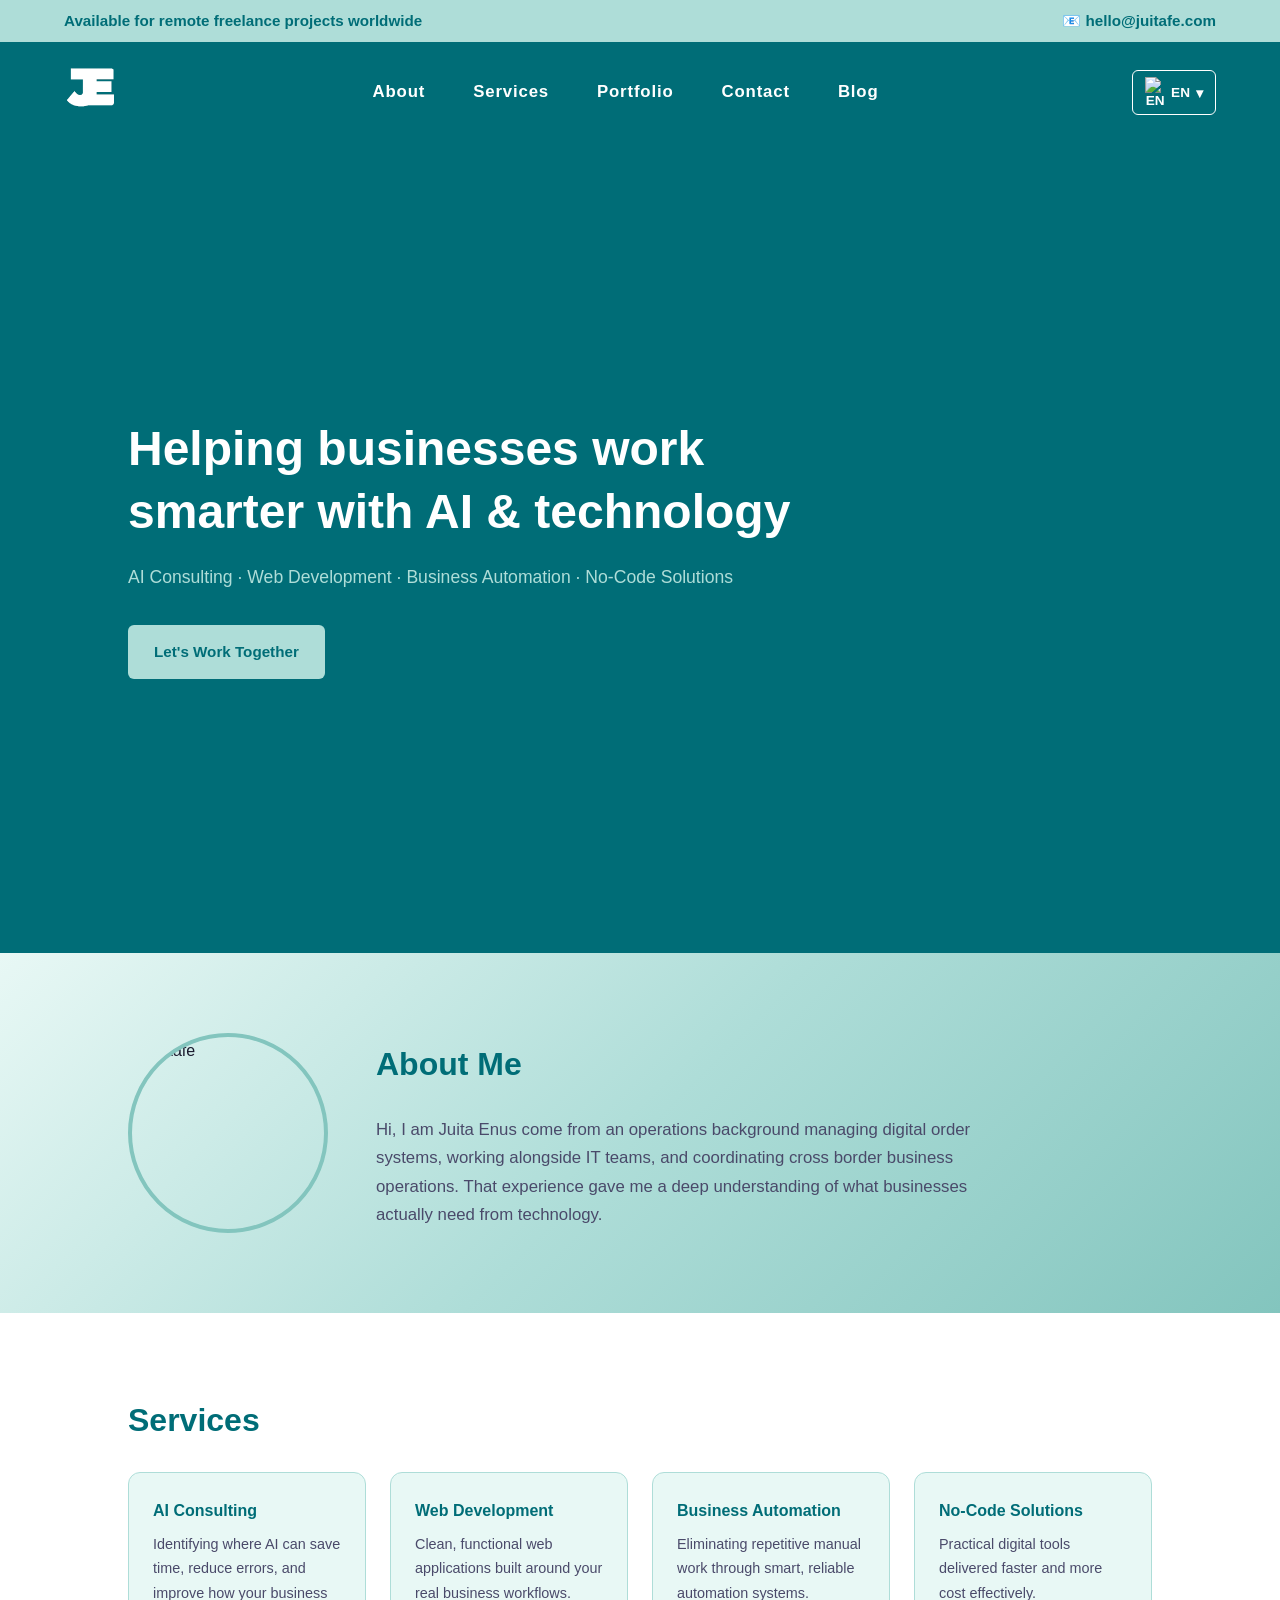
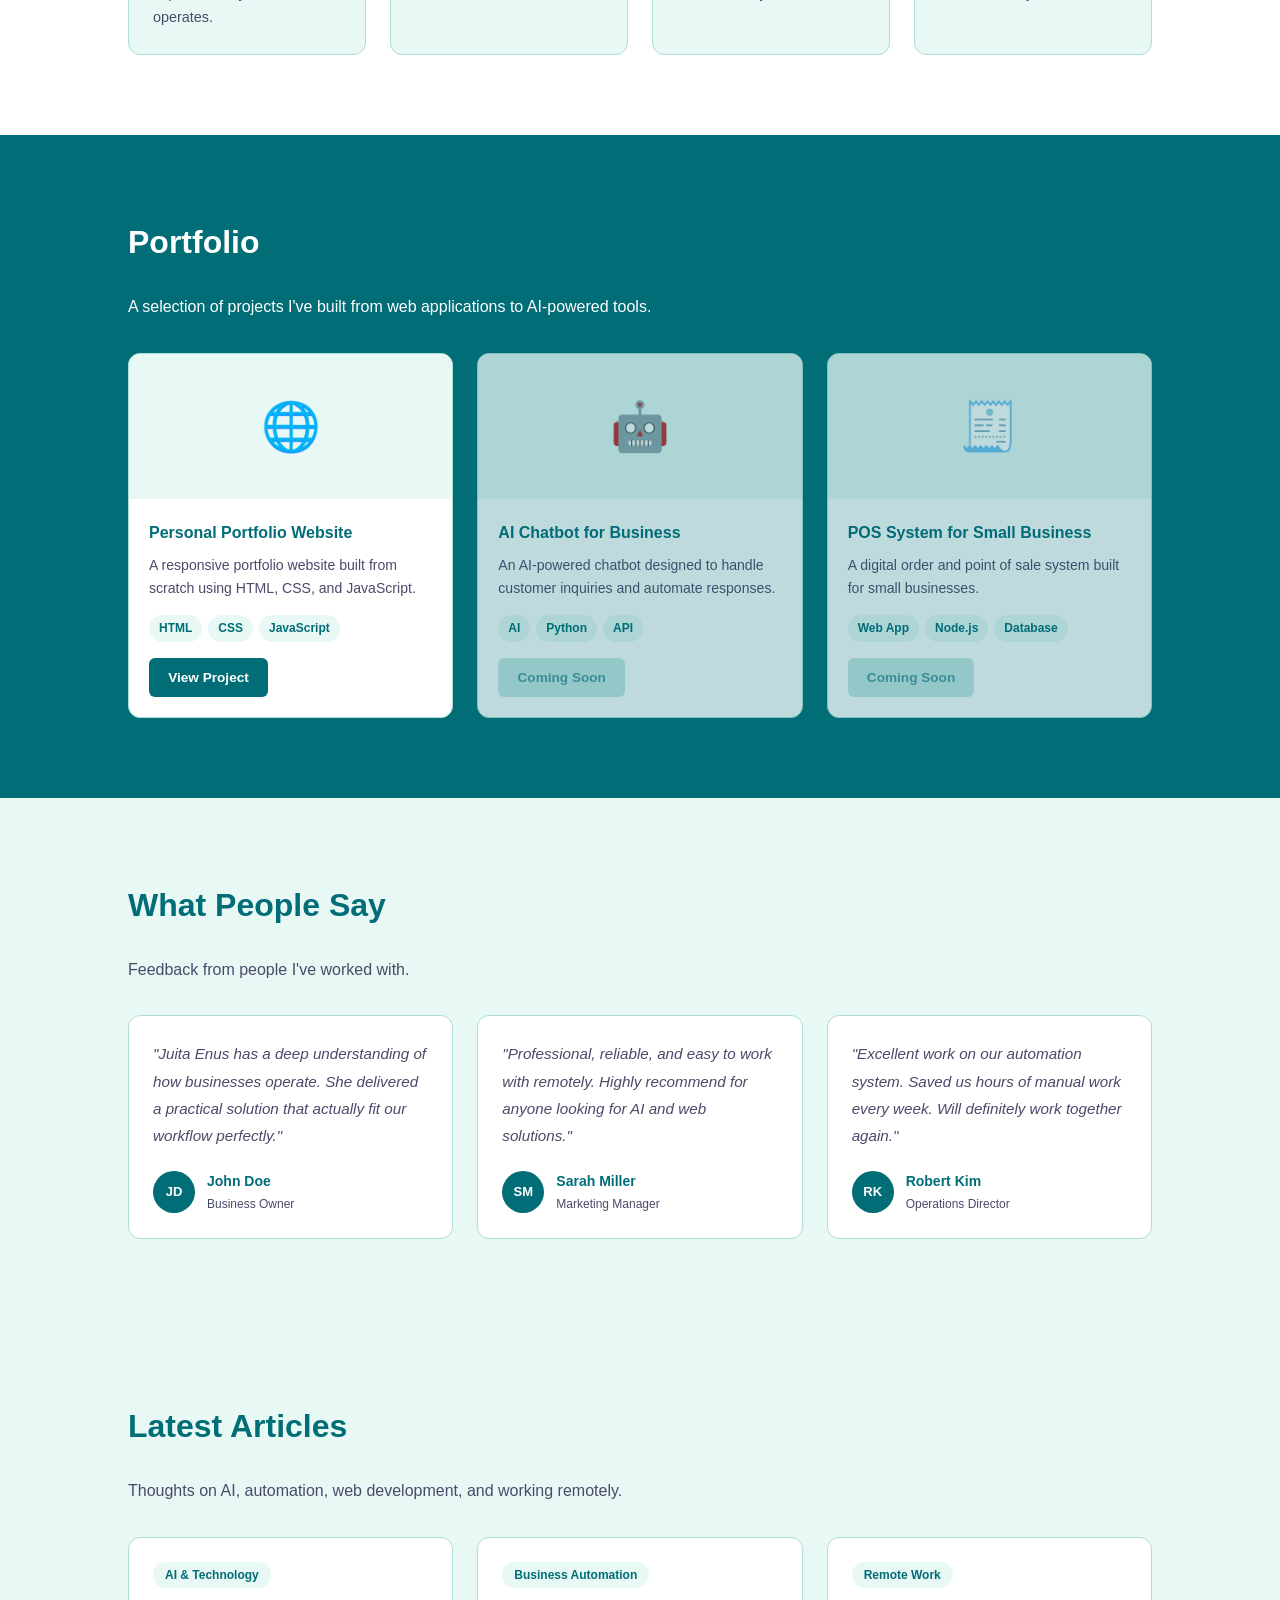
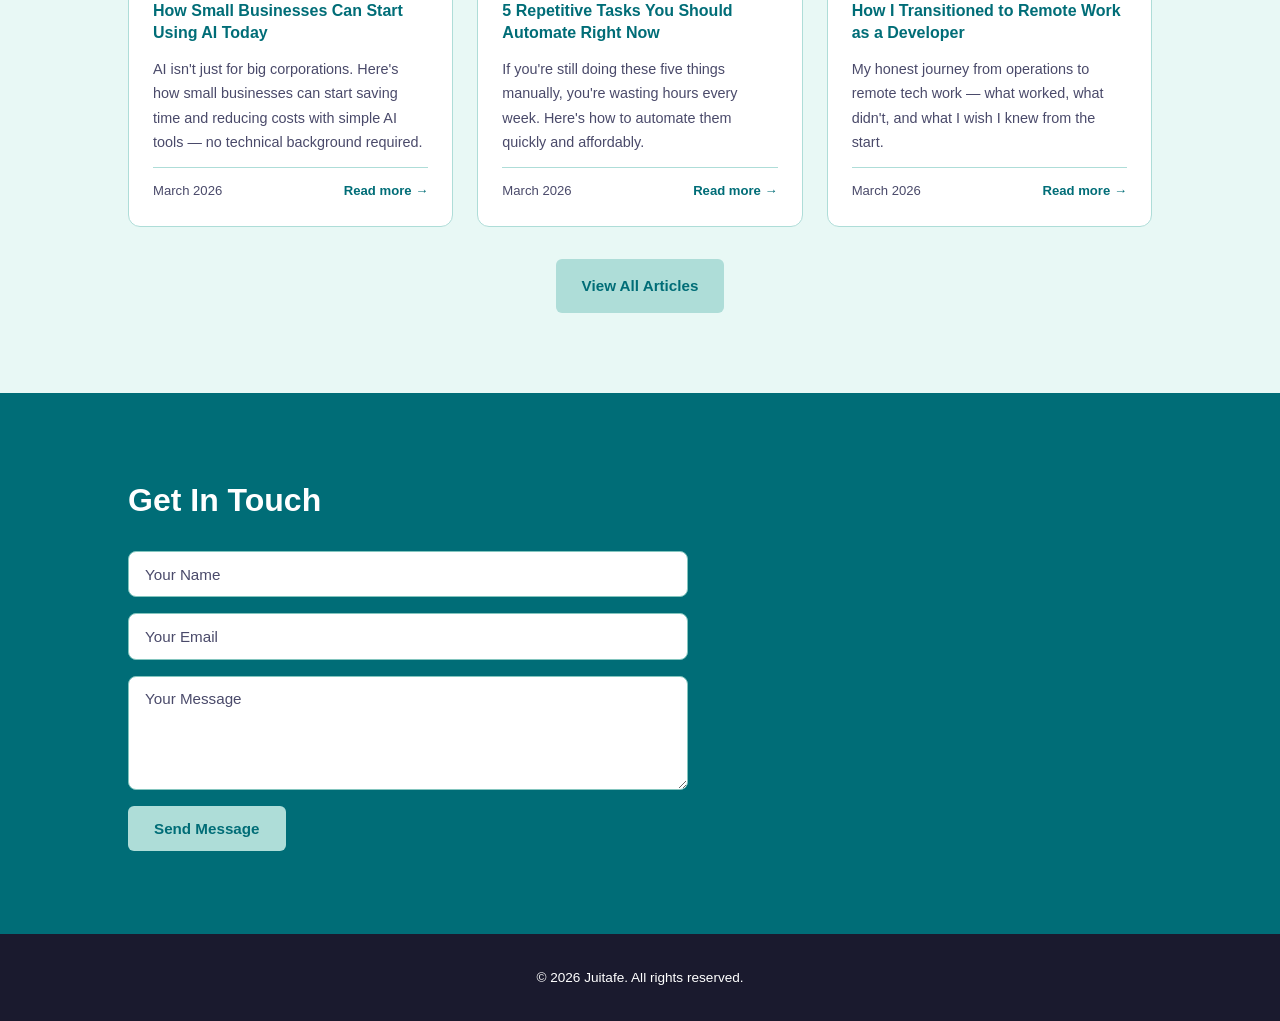
==== commit 912ed5ac: "add blog, articles, logo and updates" ====
--- a/index.html
+++ b/index.html
@@ -17,7 +17,9 @@
 
     <!-- NAVBAR -->
     <nav>
-      <div class="logo">Juita Enus</div>
+      <a href="index.html" class="logo">
+        <img src="logo.png" alt="Juita Enus" class="logo-img" />
+      </a>
       <button class="hamburger" onclick="toggleMenu(event)">☰</button>
       <ul id="navMenu">
         <li>
@@ -41,6 +43,11 @@
         <li>
           <a href="#contact" data-lang-key="nav-contact" onclick="closeMenu()"
             >Contact</a
+          >
+        </li>
+        <li>
+          <a href="blog.html" data-lang-key="nav-blog" onclick="closeMenu()"
+            >Blog</a
           >
         </li>
       </ul>
@@ -116,10 +123,10 @@
         <div class="about-text">
           <h2 data-lang-key="about-title">About Me</h2>
           <p data-lang-key="about-text">
-            I come from an operations background — managing digital order
-            systems, working alongside IT teams, and coordinating cross border
-            business operations. That experience gave me a deep understanding of
-            what businesses actually need from technology.
+            Hi, I am Juita Enus come from an operations background — managing
+            digital order systems, working alongside IT teams, and coordinating
+            cross border business operations. That experience gave me a deep
+            understanding of what businesses actually need from technology.
           </p>
         </div>
       </div>
@@ -281,6 +288,61 @@
             </div>
           </div>
         </div>
+      </div>
+    </section>
+
+    <!-- BLOG -->
+    <section id="blog">
+      <h2 data-lang-key="blog-title">Latest Articles</h2>
+      <p class="blog-sub" data-lang-key="blog-sub">
+        Thoughts on AI, automation, web development, and working remotely.
+      </p>
+      <div class="blog-grid">
+        <div class="blog-card">
+          <div class="blog-tag">AI & Technology</div>
+          <h3>How Small Businesses Can Start Using AI Today</h3>
+          <p>
+            AI isn't just for big corporations. Here's how small businesses can
+            start saving time and reducing costs with simple AI tools — no
+            technical background required.
+          </p>
+          <div class="blog-meta">
+            <span>March 2026</span>
+            <a href="blog.html" class="read-more">Read more →</a>
+          </div>
+        </div>
+
+        <div class="blog-card">
+          <div class="blog-tag">Business Automation</div>
+          <h3>5 Repetitive Tasks You Should Automate Right Now</h3>
+          <p>
+            If you're still doing these five things manually, you're wasting
+            hours every week. Here's how to automate them quickly and
+            affordably.
+          </p>
+          <div class="blog-meta">
+            <span>March 2026</span>
+            <a href="blog.html" class="read-more">Read more →</a>
+          </div>
+        </div>
+
+        <div class="blog-card">
+          <div class="blog-tag">Remote Work</div>
+          <h3>How I Transitioned to Remote Work as a Developer</h3>
+          <p>
+            My honest journey from operations to remote tech work — what worked,
+            what didn't, and what I wish I knew from the start.
+          </p>
+          <div class="blog-meta">
+            <span>March 2026</span>
+            <a href="blog.html" class="read-more">Read more →</a>
+          </div>
+        </div>
+      </div>
+      <div style="text-align: center; margin-top: 2rem">
+        <a href="blog.html" class="btn" data-lang-key="blog-btn"
+          >View All Articles</a
+        >
       </div>
     </section>
 
--- a/style.css
+++ b/style.css
@@ -59,11 +59,10 @@
   z-index: 100;
 }
 
-.logo {
-  font-size: 1.4rem;
-  font-weight: 700;
-  color: var(--white);
-  letter-spacing: 0.05em;
+.logo-img {
+  height: 55px;
+  width: auto;
+  object-fit: contain;
 }
 
 nav ul {
@@ -708,3 +707,103 @@
     font-size: 0.85rem;
   }
 }
+.service-card.visible {
+  opacity: 1 !important;
+  transform: translateY(0) !important;
+}
+
+.about-text p {
+  opacity: 1 !important;
+}
+/* BLOG SECTION HOMEPAGE */
+#blog {
+  background: var(--mint);
+}
+
+#blog h2 {
+  color: var(--ocean);
+}
+
+.blog-sub {
+  color: var(--mid);
+  margin-bottom: 2rem;
+  font-size: 1rem;
+}
+
+.blog-grid {
+  display: grid;
+  grid-template-columns: repeat(auto-fit, minmax(280px, 1fr));
+  gap: 1.5rem;
+  margin-top: 1rem;
+}
+
+.blog-card {
+  background: var(--white);
+  border: 1.5px solid var(--mint-mid);
+  border-radius: 12px;
+  padding: 1.5rem;
+  transition:
+    transform 0.3s,
+    box-shadow 0.3s;
+  display: flex;
+  flex-direction: column;
+  gap: 0.75rem;
+}
+
+.blog-card:hover {
+  transform: translateY(-5px);
+  box-shadow: 0 10px 30px rgba(0, 0, 0, 0.08);
+}
+
+.blog-tag {
+  display: inline-block;
+  font-size: 0.75rem;
+  font-weight: 700;
+  color: var(--ocean);
+  background: var(--mint);
+  border-radius: 20px;
+  padding: 3px 12px;
+  width: fit-content;
+}
+
+.blog-card h3 {
+  font-size: 1rem;
+  font-weight: 600;
+  color: var(--ocean);
+  line-height: 1.4;
+}
+
+.blog-card p {
+  font-size: 0.9rem;
+  color: var(--mid);
+  line-height: 1.7;
+  flex: 1;
+}
+
+.blog-meta {
+  display: flex;
+  justify-content: space-between;
+  align-items: center;
+  font-size: 0.82rem;
+  color: var(--mid);
+  margin-top: auto;
+  padding-top: 0.75rem;
+  border-top: 0.5px solid var(--mint-mid);
+}
+
+.read-more {
+  color: var(--ocean);
+  text-decoration: none;
+  font-weight: 600;
+  transition: color 0.2s;
+}
+
+.read-more:hover {
+  color: var(--ocean-light);
+}
+
+@media (max-width: 768px) {
+  .blog-grid {
+    grid-template-columns: 1fr;
+  }
+}
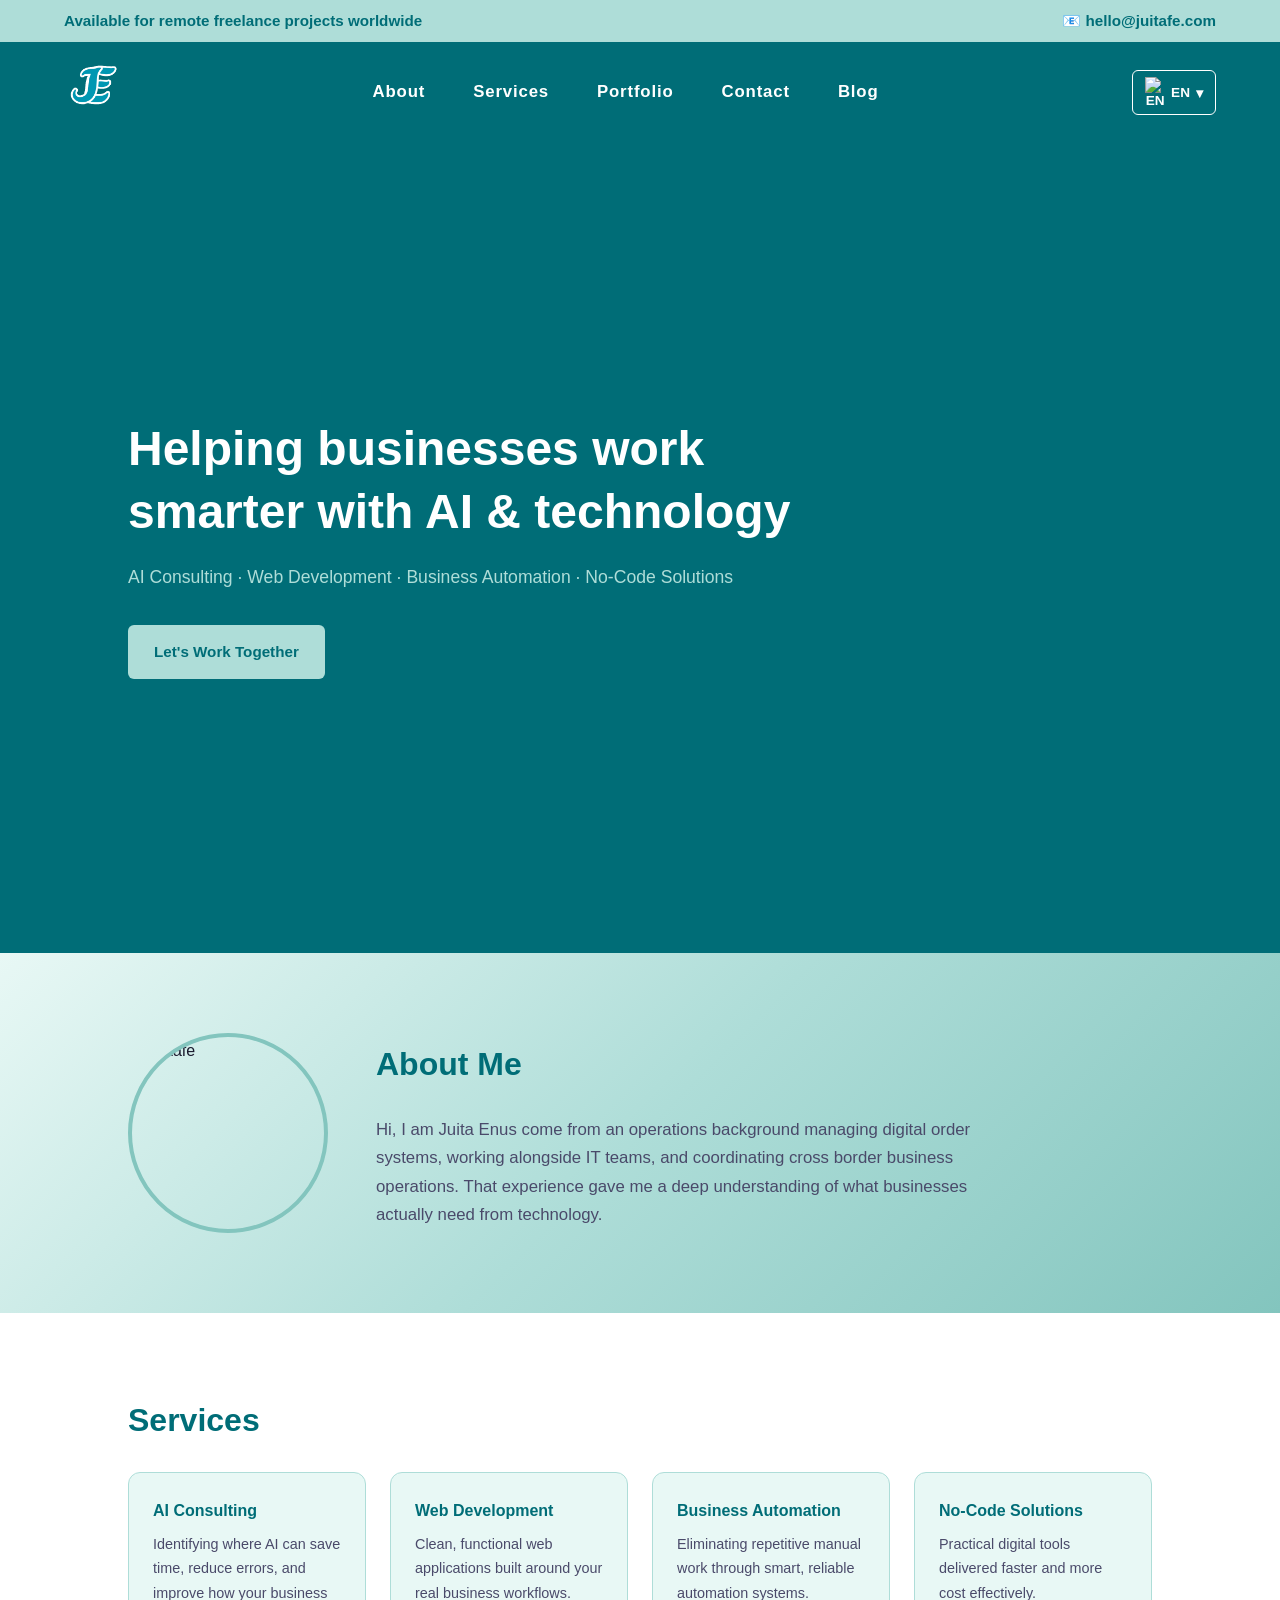
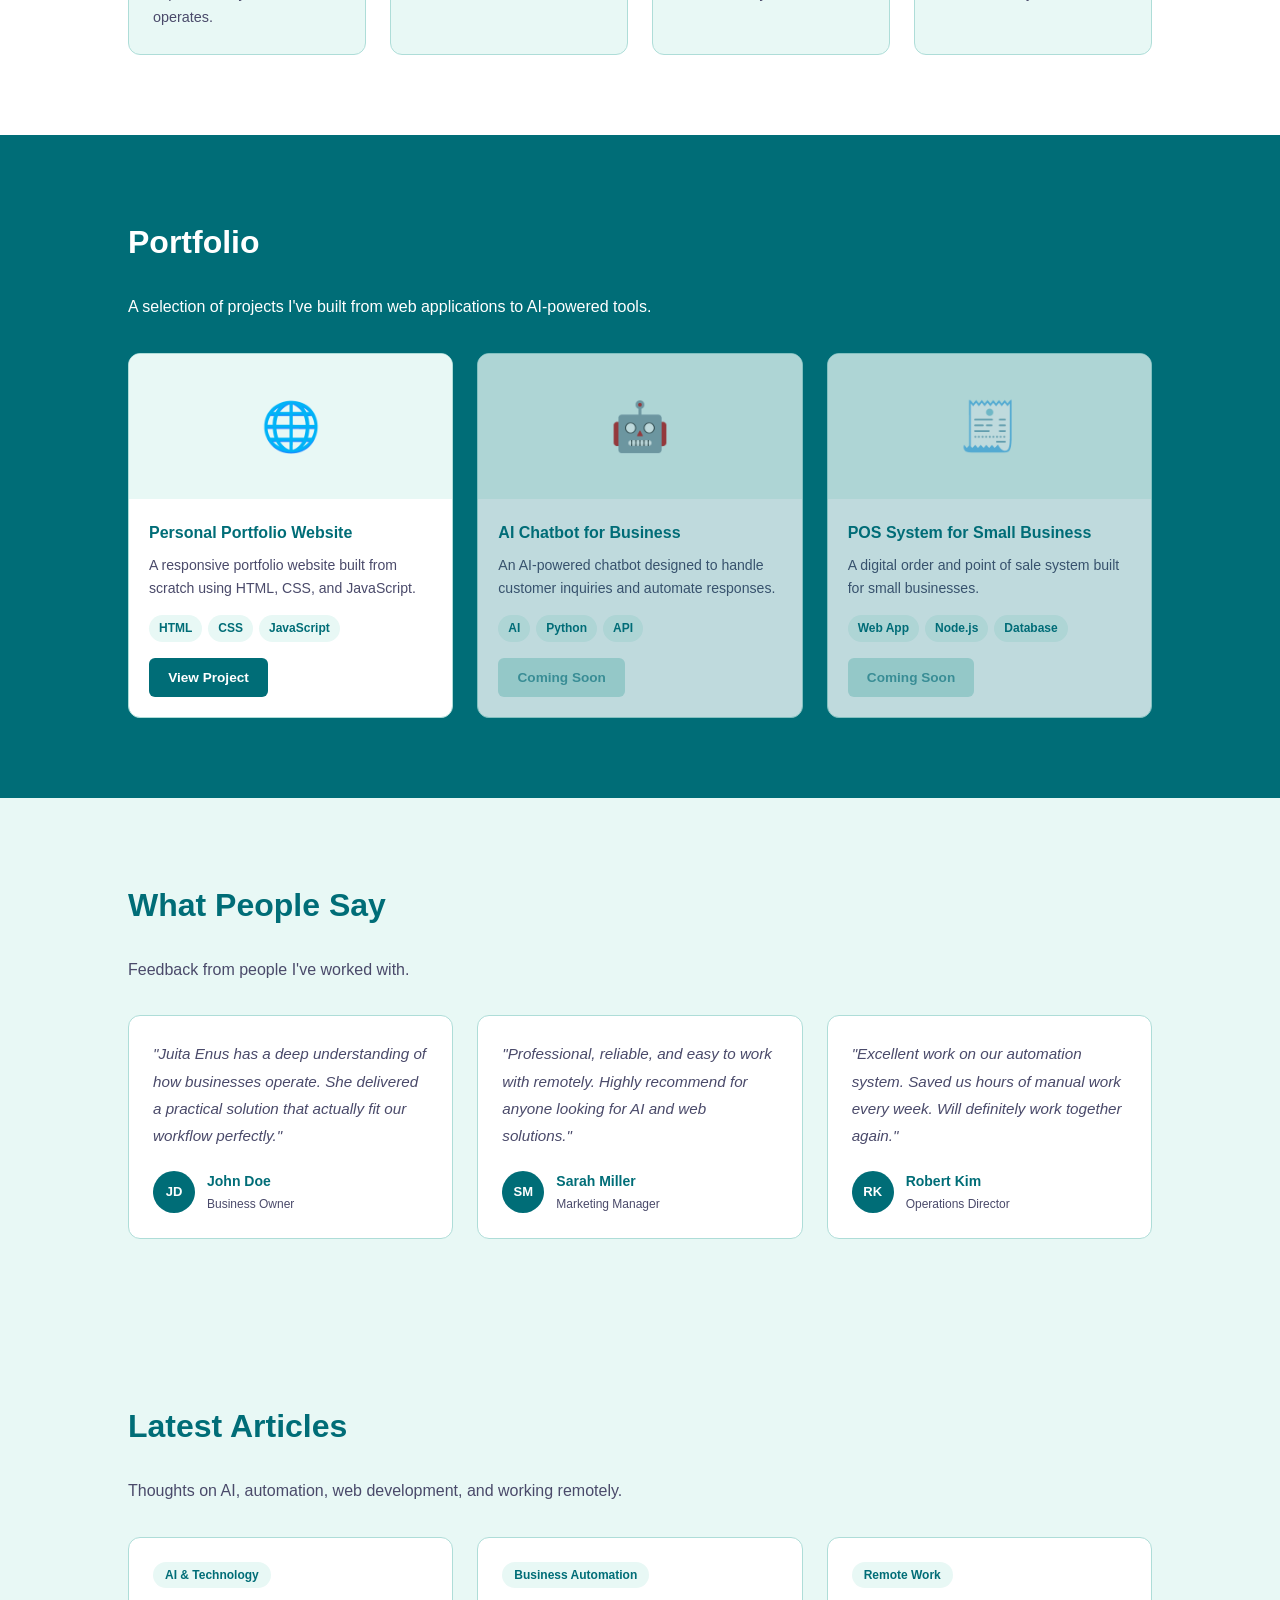
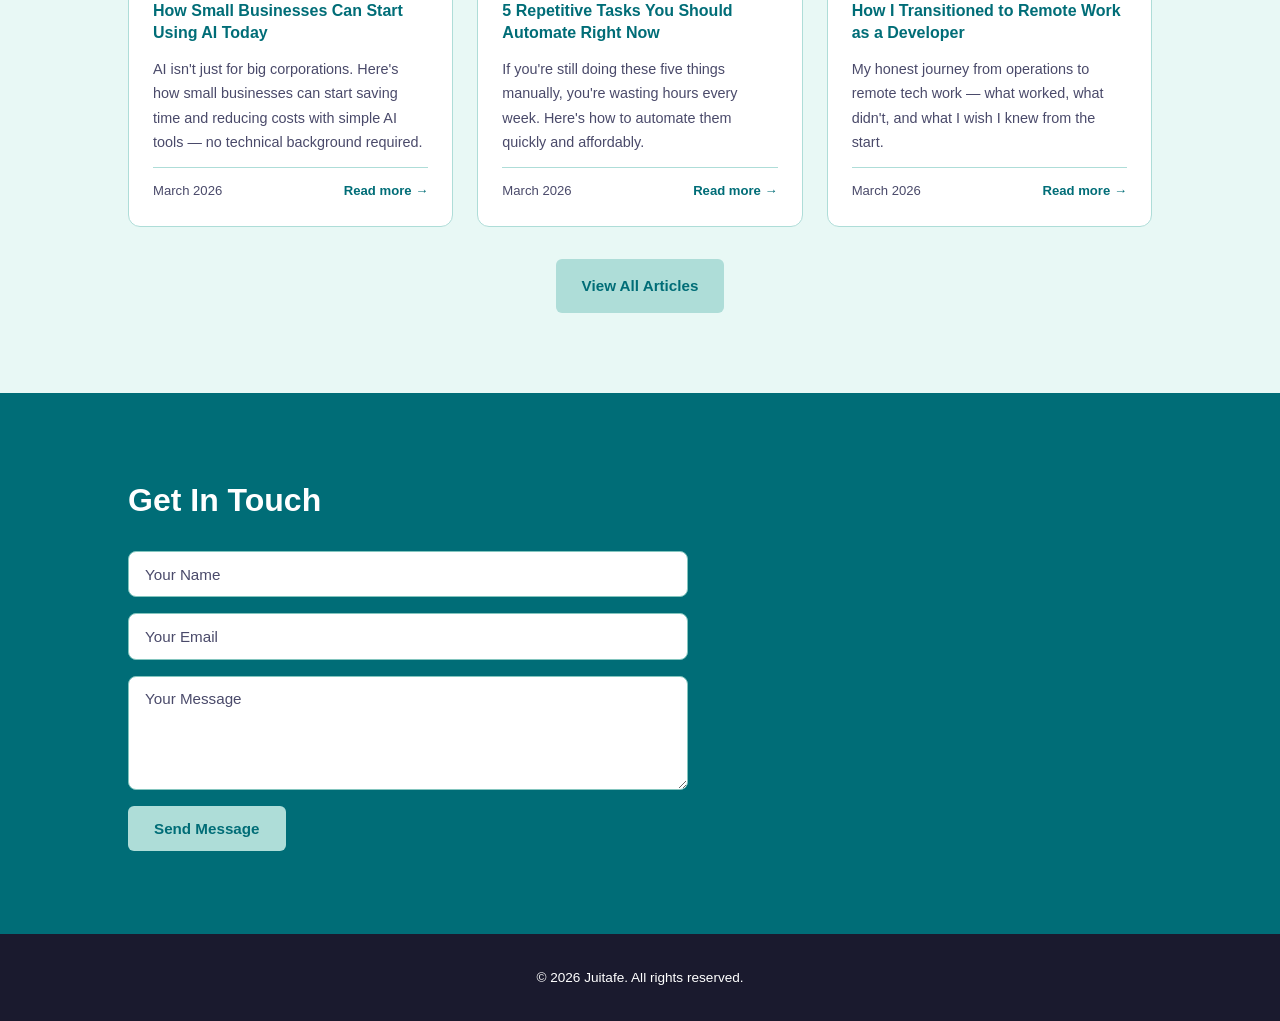
==== commit 7bd2a4bf: "add SEO meta tags, sitemap, robots.txt" ====
--- a/index.html
+++ b/index.html
@@ -3,7 +3,55 @@
   <head>
     <meta charset="UTF-8" />
     <meta name="viewport" content="width=device-width, initial-scale=1.0" />
-    <title>Juita Enus | AI Consulting & Web Development</title>
+
+    <!-- Primary Meta Tags -->
+    <title>
+      Juita Enus | AI Consulting, Web Development & Business Automation
+    </title>
+    <meta
+      name="title"
+      content="Juita Enus | AI Consulting, Web Development & Business Automation"
+    />
+    <meta
+      name="description"
+      content="Helping businesses work smarter with AI, web development, and automation solutions. Remote freelance services available worldwide."
+    />
+    <meta
+      name="keywords"
+      content="AI consulting, web development, business automation, no-code solutions, remote developer, freelance developer"
+    />
+    <meta name="author" content="Juita Enus" />
+    <meta name="robots" content="index, follow" />
+
+    <!-- Open Graph / Social Media -->
+    <meta property="og:type" content="website" />
+    <meta property="og:url" content="https://juitafe.com" />
+    <meta
+      property="og:title"
+      content="Juita Enus | AI Consulting, Web Development & Business Automation"
+    />
+    <meta
+      property="og:description"
+      content="Helping businesses work smarter with AI, web development, and automation solutions. Remote freelance services available worldwide."
+    />
+    <meta property="og:image" content="https://juitafe.com/profile.jpg" />
+
+    <!-- Twitter -->
+    <meta name="twitter:card" content="summary_large_image" />
+    <meta name="twitter:url" content="https://juitafe.com" />
+    <meta
+      name="twitter:title"
+      content="Juita Enus | AI Consulting, Web Development & Business Automation"
+    />
+    <meta
+      name="twitter:description"
+      content="Helping businesses work smarter with AI, web development, and automation solutions. Remote freelance services available worldwide."
+    />
+    <meta name="twitter:image" content="https://juitafe.com/profile.jpg" />
+
+    <!-- Canonical -->
+    <link rel="canonical" href="https://juitafe.com" />
+
     <link rel="stylesheet" href="style.css" />
   </head>
   <body>
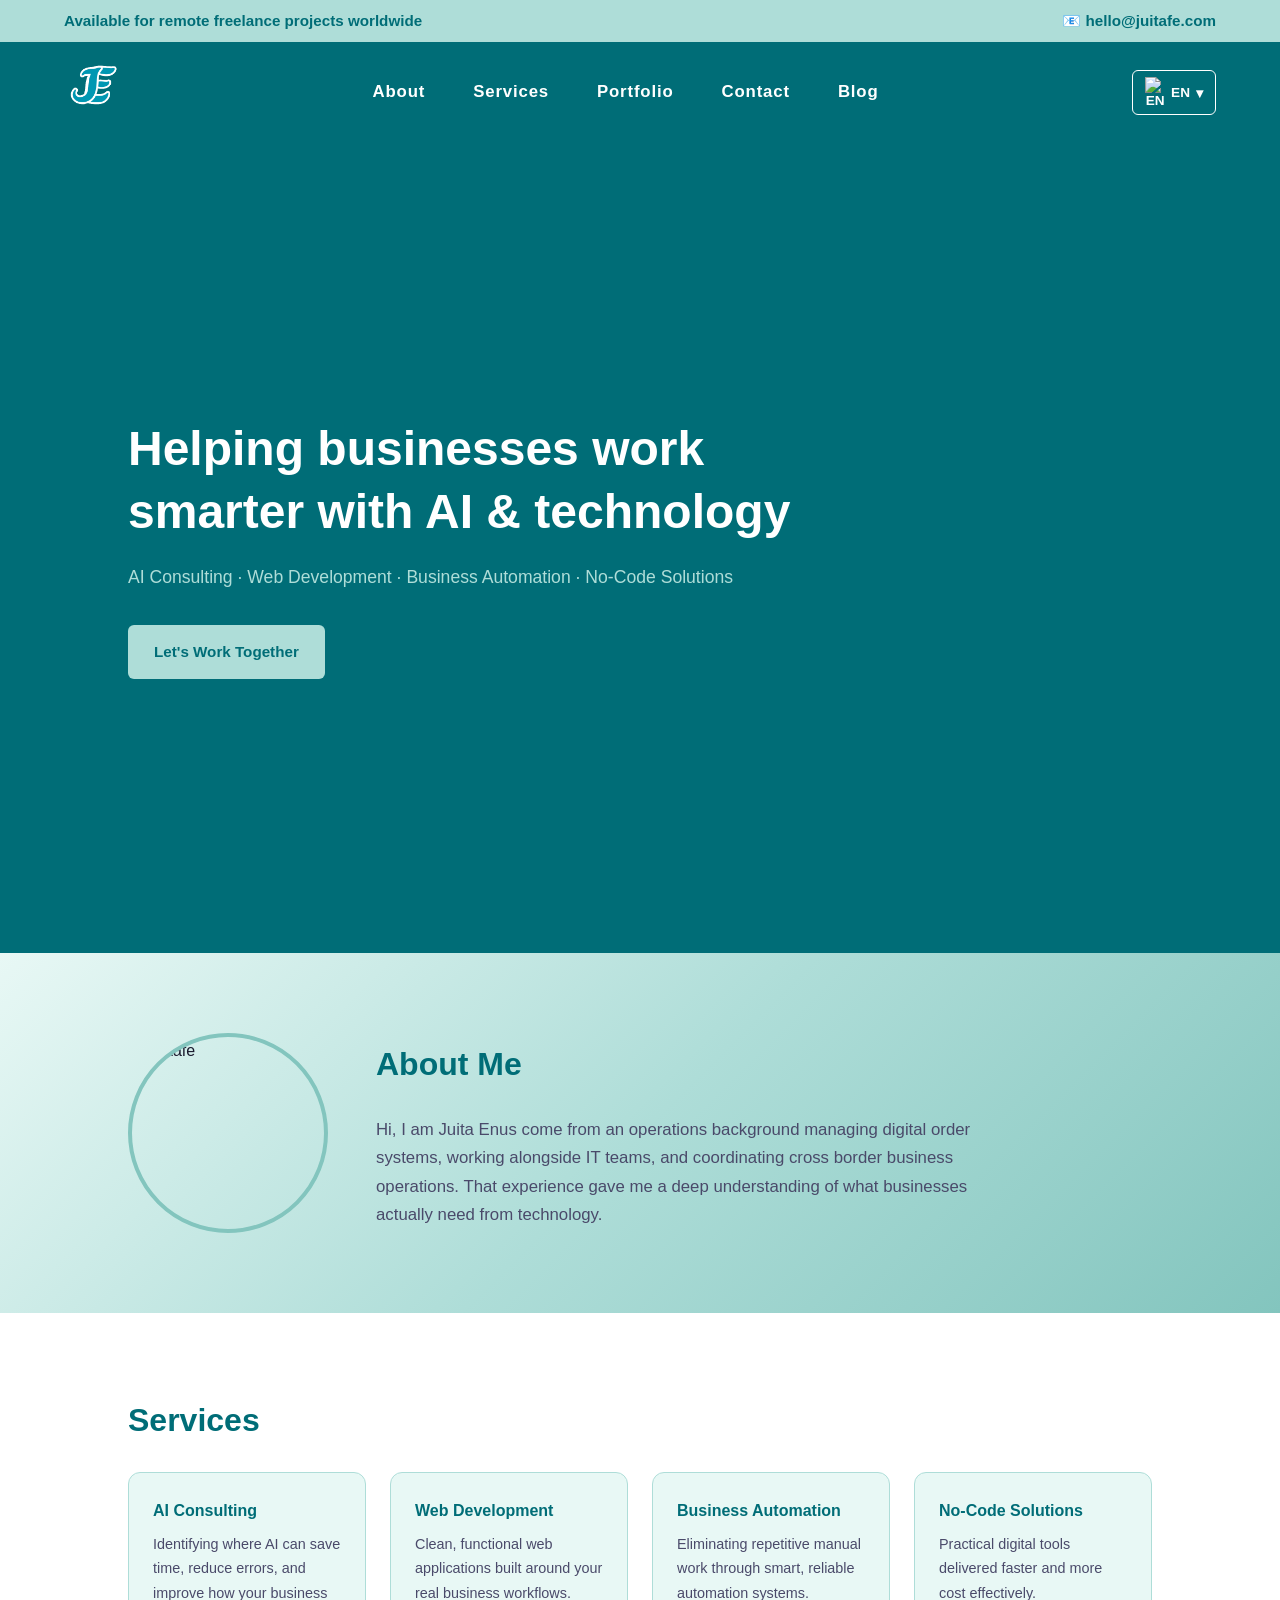
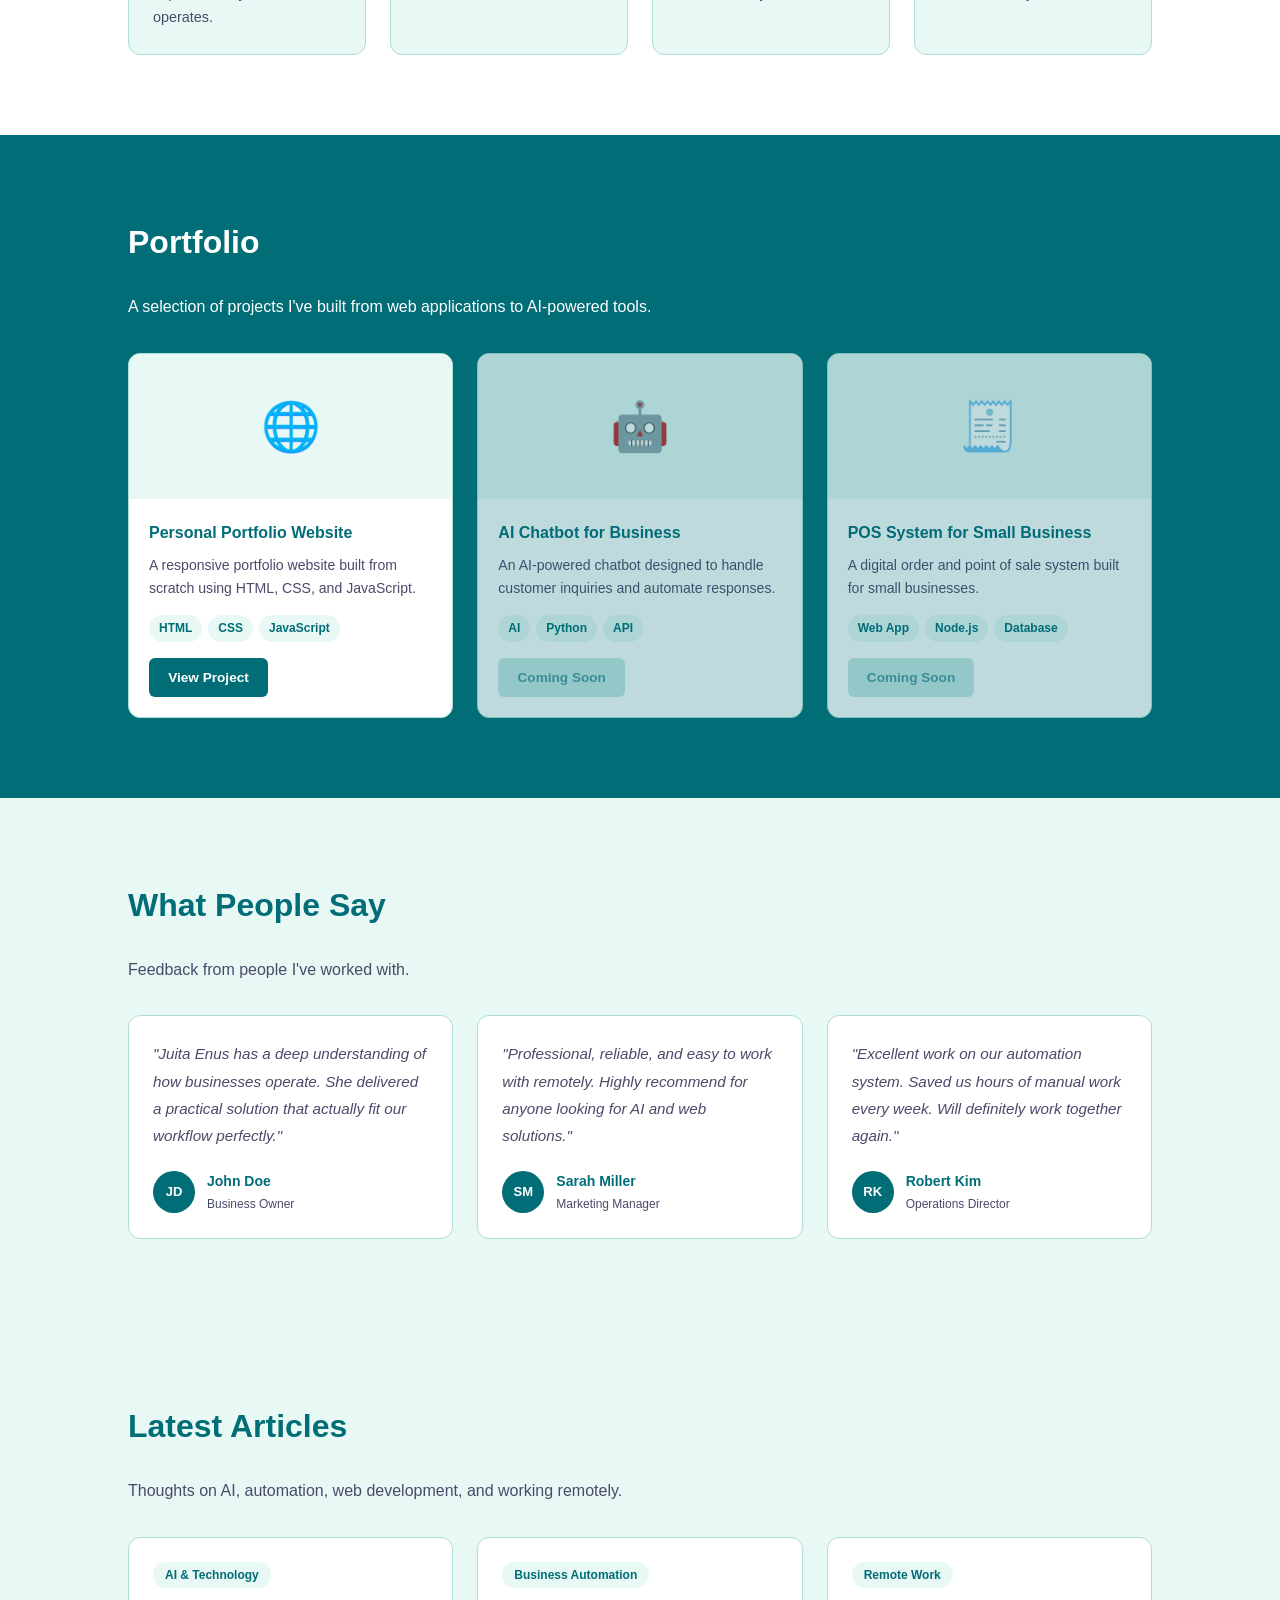
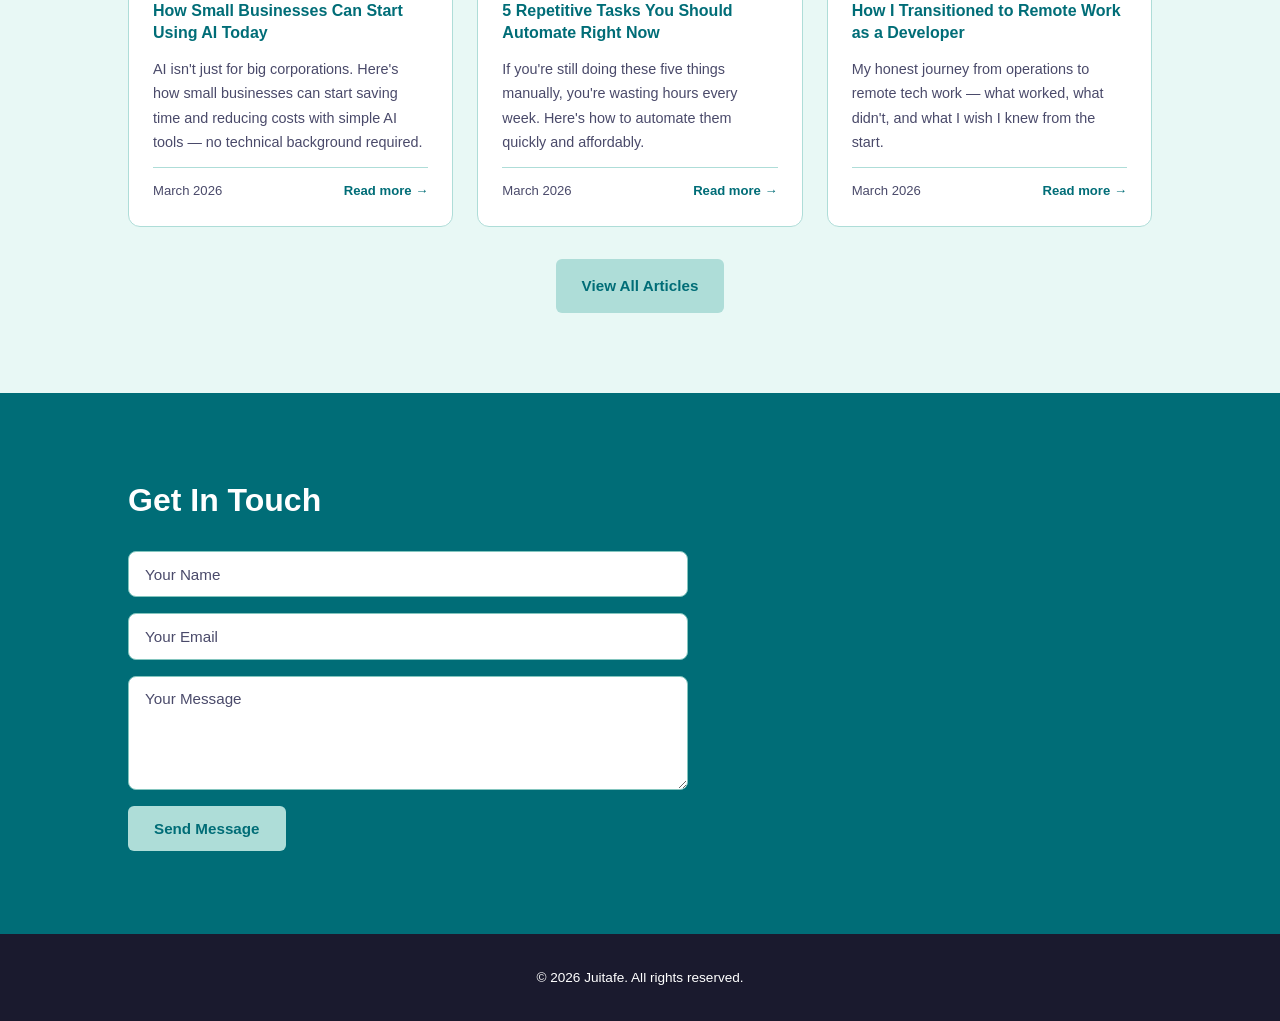
==== commit ef6bd0da: "fix canonical tag and add htaccess redirect" ====
--- a/index.html
+++ b/index.html
@@ -22,7 +22,10 @@
     />
     <meta name="author" content="Juita Enus" />
     <meta name="robots" content="index, follow" />
-
+    <meta
+      name="google-site-verification"
+      content="MniOLGKIzuaMEOlRAGFq4q5G03QhSJJIwKQdfTFbxQo"
+    />
     <!-- Open Graph / Social Media -->
     <meta property="og:type" content="website" />
     <meta property="og:url" content="https://juitafe.com" />
@@ -50,7 +53,7 @@
     <meta name="twitter:image" content="https://juitafe.com/profile.jpg" />
 
     <!-- Canonical -->
-    <link rel="canonical" href="https://juitafe.com" />
+    <link rel="canonical" href="https://juitafe.com/" />
 
     <link rel="stylesheet" href="style.css" />
   </head>
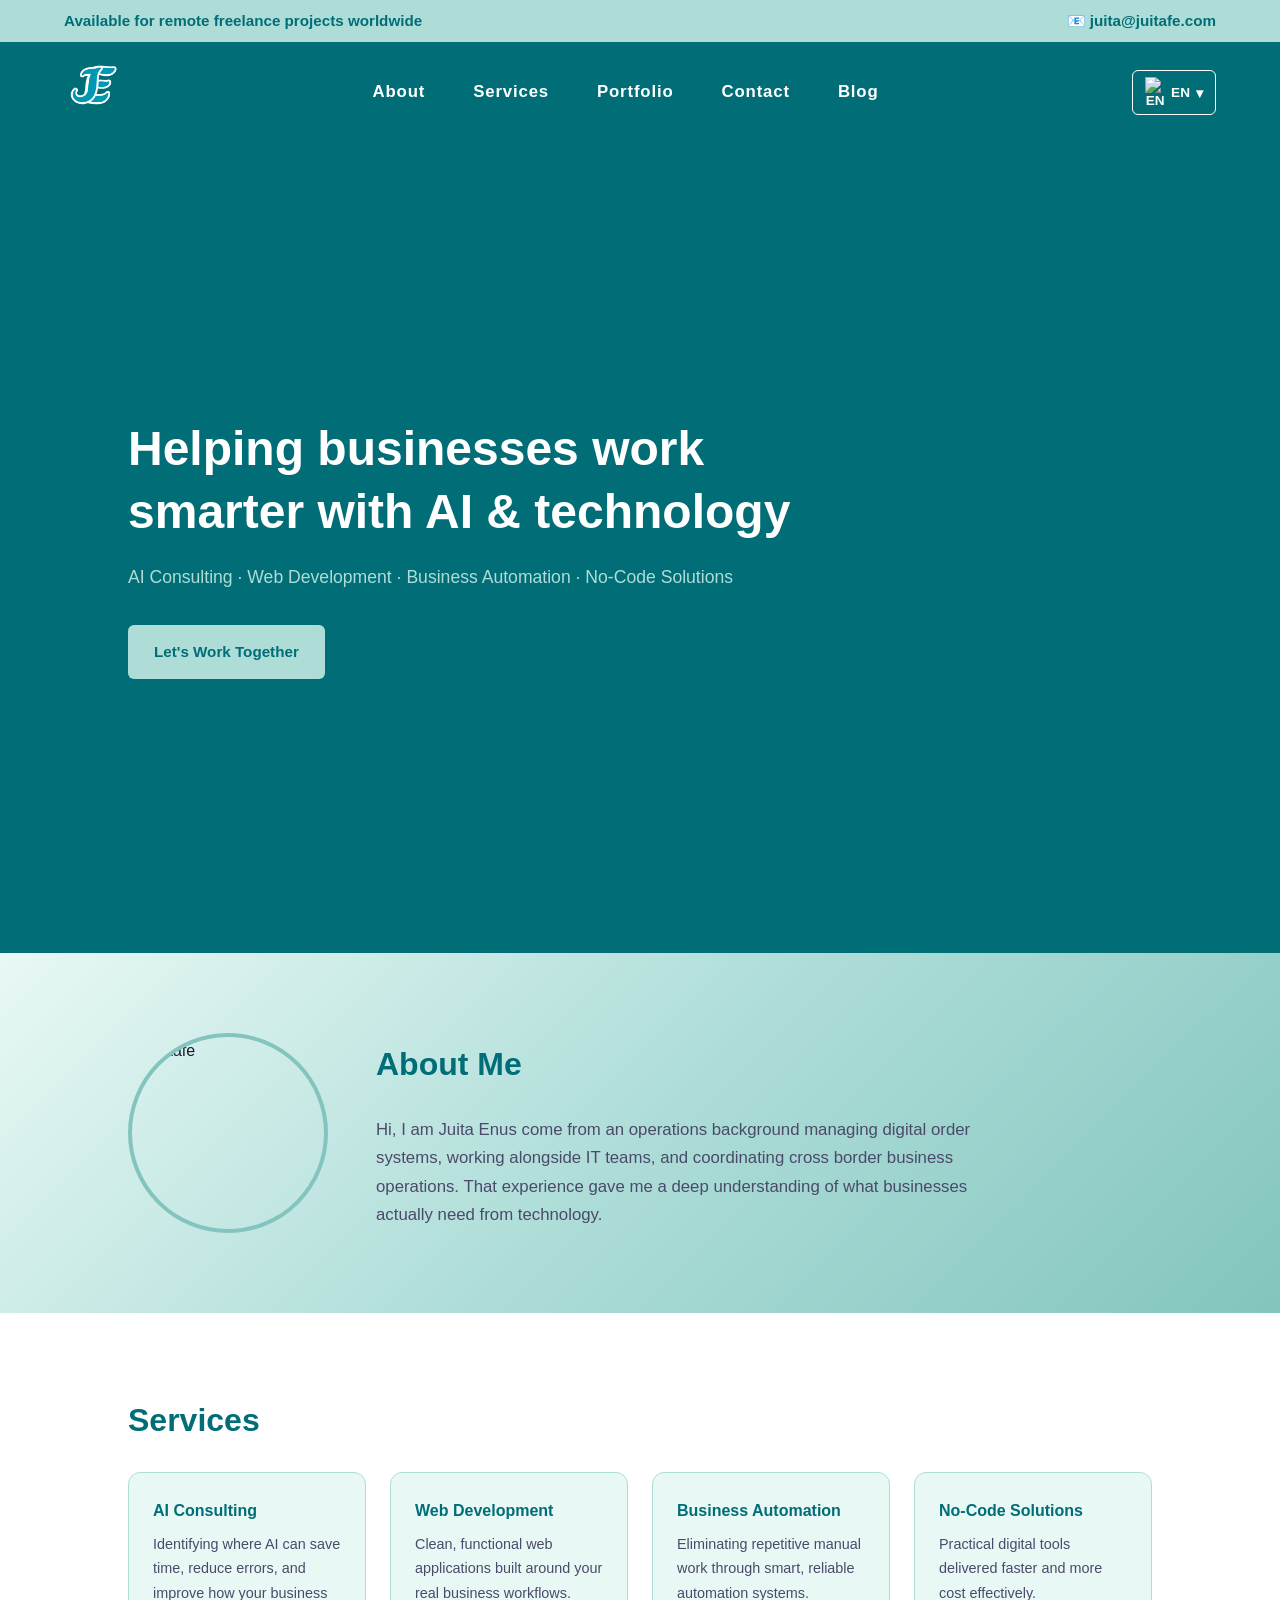
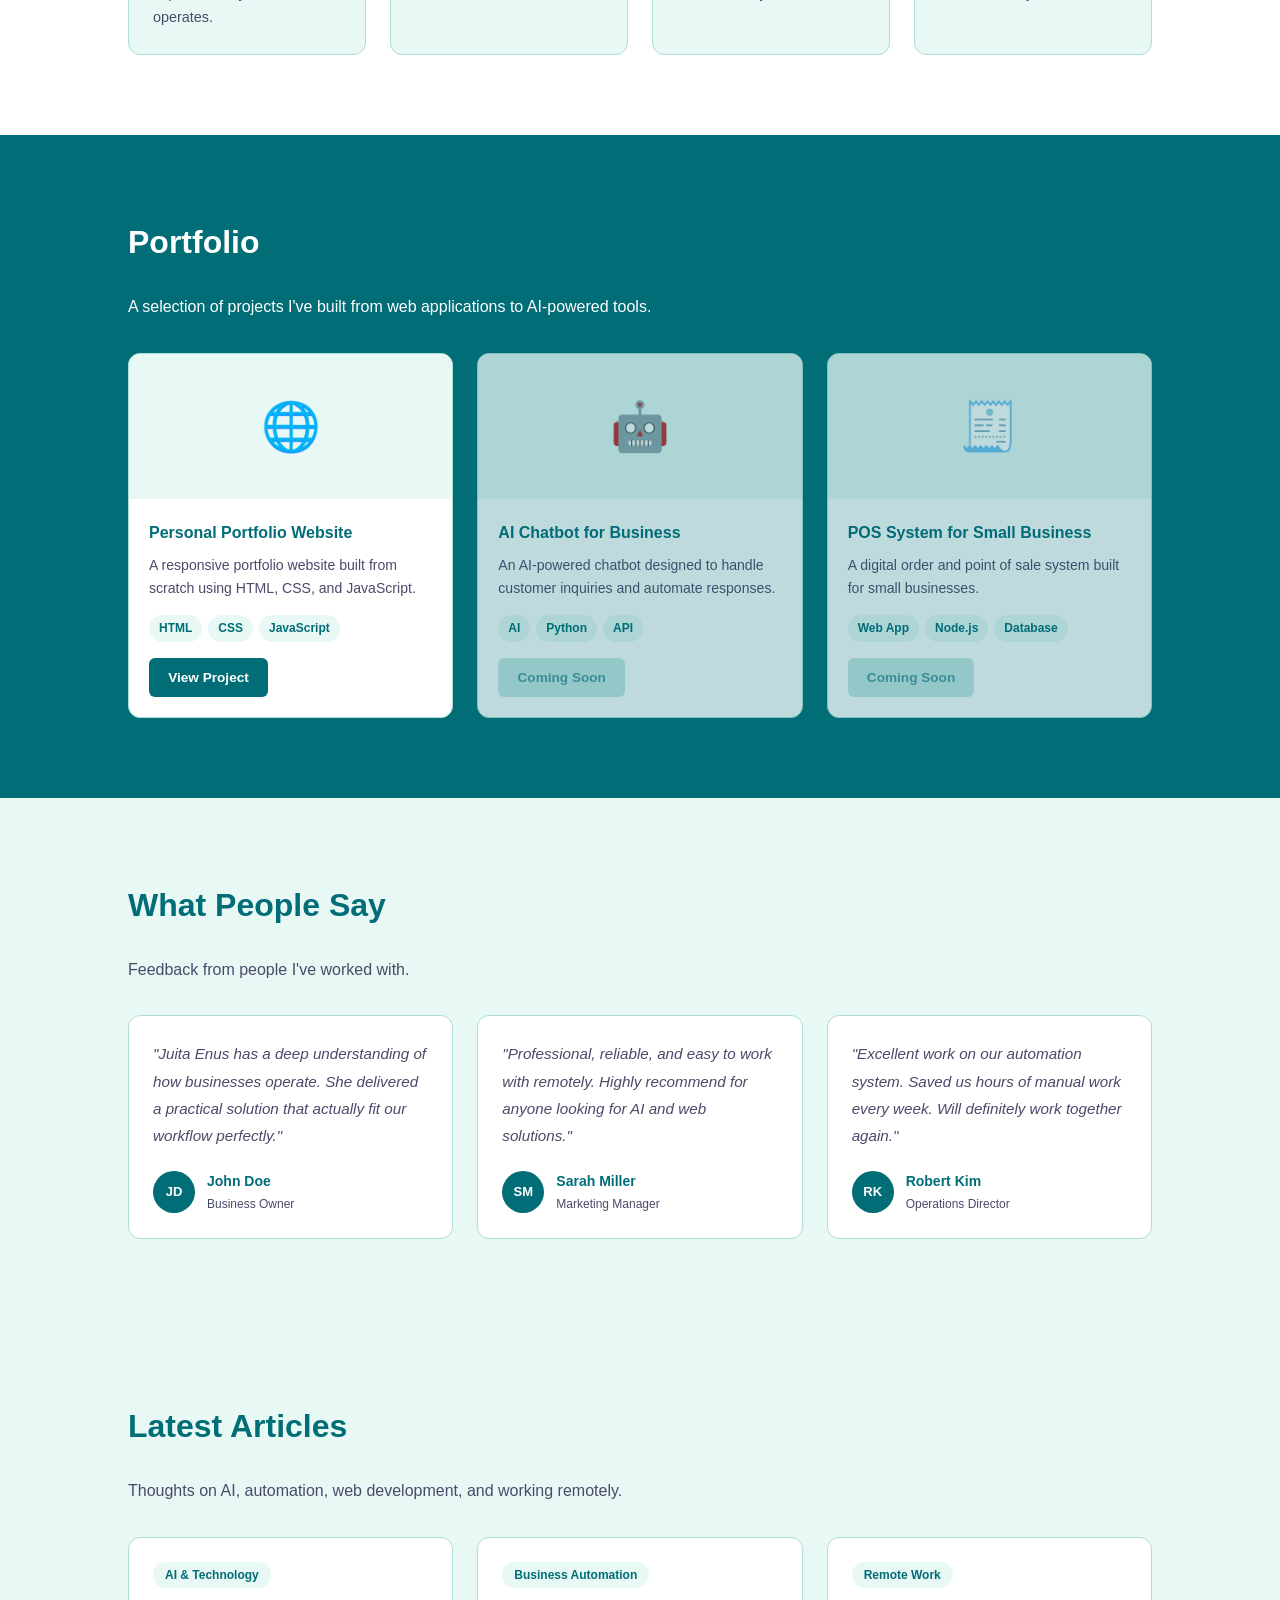
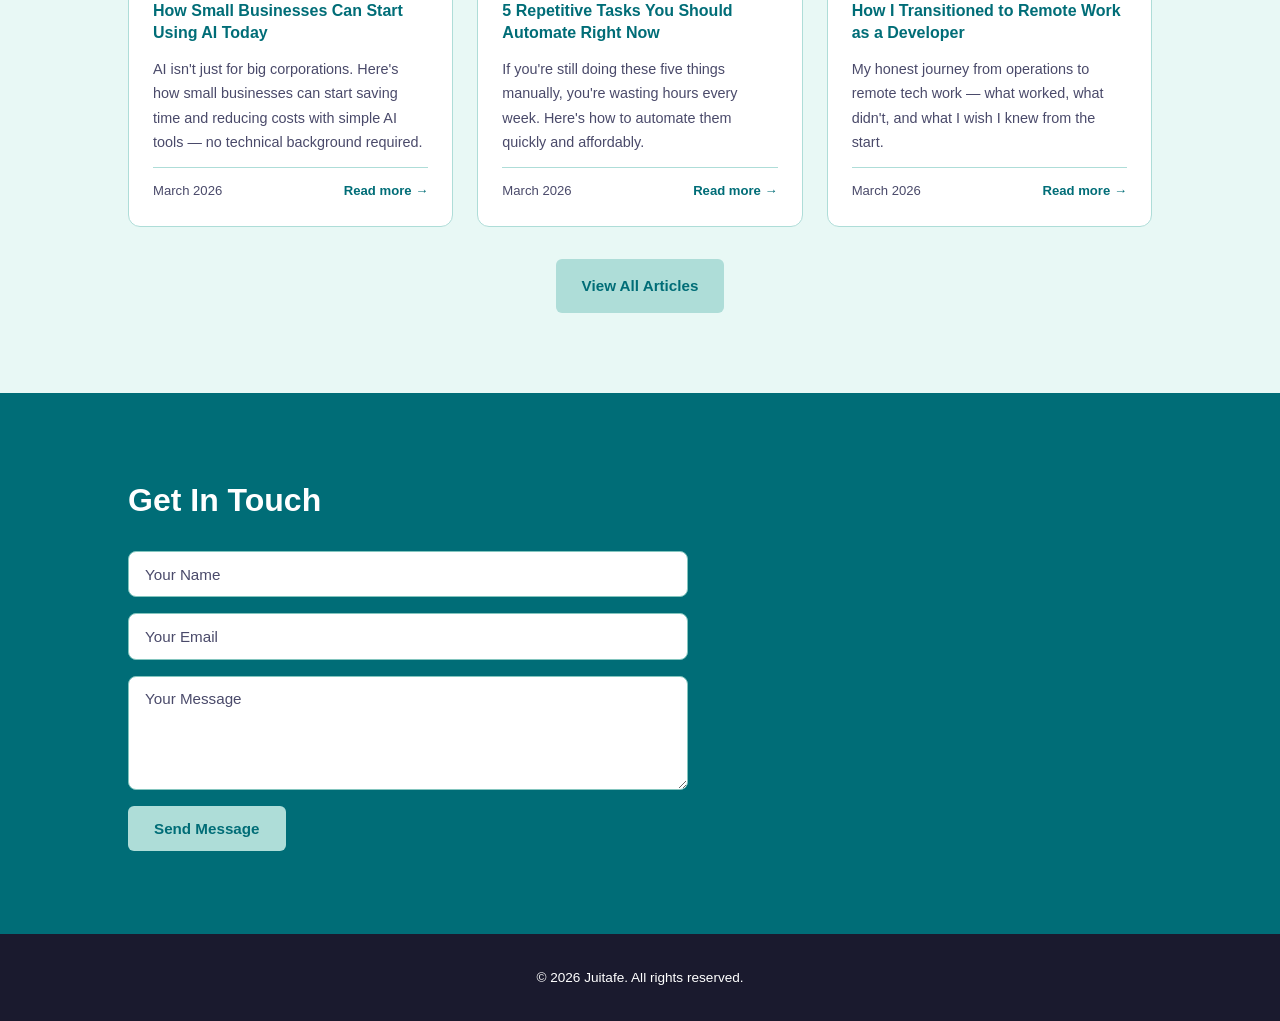
==== commit 9074c947: "update email to juita@juita@gmail.com" ====
--- a/index.html
+++ b/index.html
@@ -63,7 +63,7 @@
       <span data-lang-key="topbar"
         >Available for remote freelance projects worldwide</span
       >
-      <a href="mailto:hello@juitafe.com">📧 hello@juitafe.com</a>
+      <a href="mailto:juita@juitafe.com">📧 juita@juitafe.com</a>
     </div>
 
     <!-- NAVBAR -->
